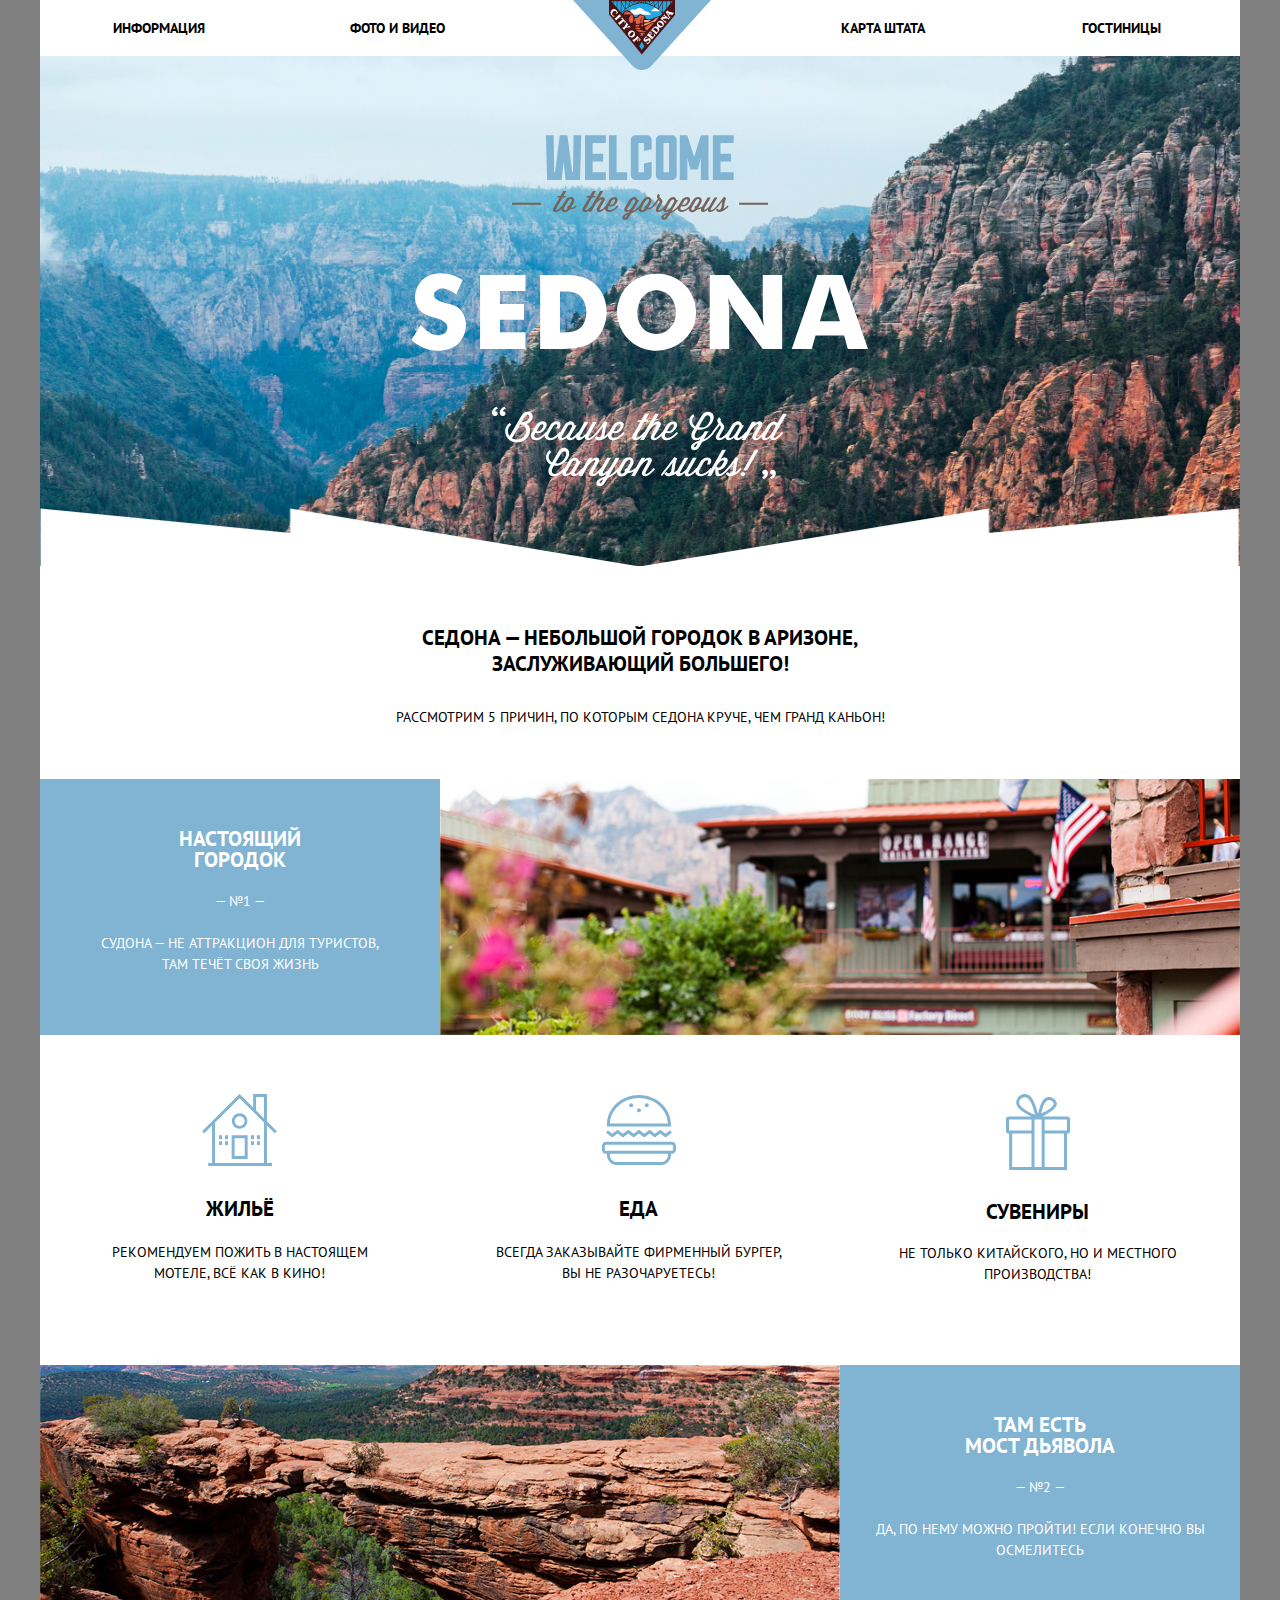
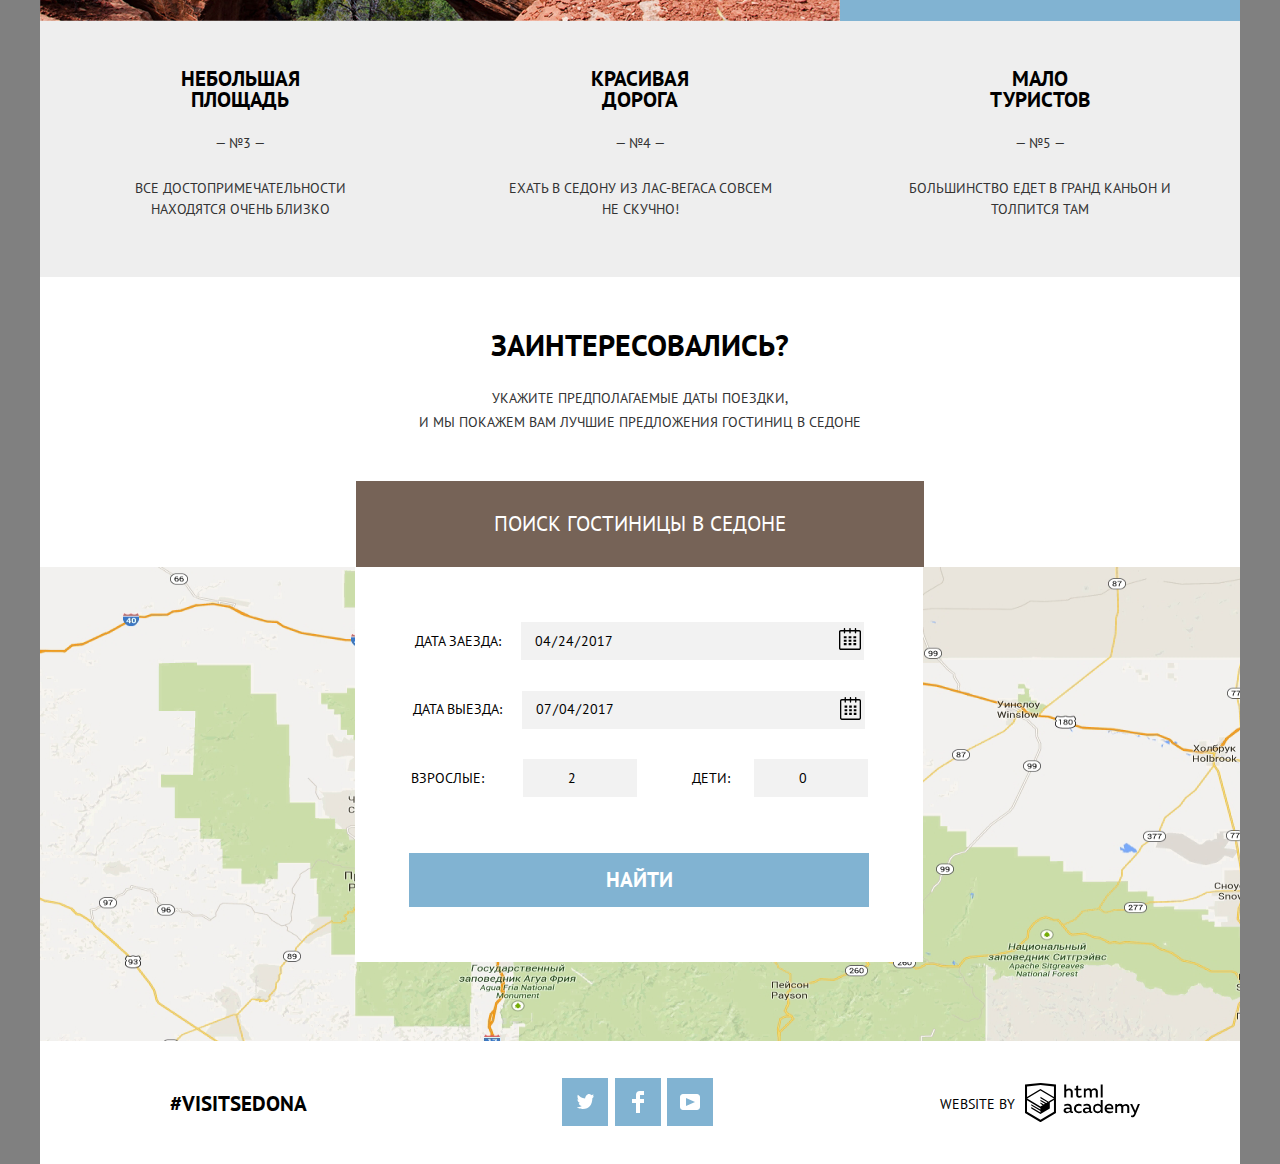
==== index.html @ 1b17c0de "Личный проект: начинаем строить сетку на флексах" ====
<!DOCTYPE html>
<html lang="ru">
  <head>
    <meta charset="utf-8">
    <title>HTML Academy: Седона</title>
    <link href="https://fonts.googleapis.com/css?family=PT+Sans:400,400i,700,700i&display=swap&subset=cyrillic" rel="stylesheet">
    <link href="css/style.css" rel="stylesheet">
    <link href="css/normalize.css" rel="stylesheet">
    <link href="css/outline.css" rel="stylesheet">
  </head>
  <body>
    <div class="content">
    <!--Header-->
         <header class="main-header">
           <div class="logo">
             <img class="main-header-logo" id="logo-sedona" src="img/logo-sedona.svg"
       alt="Логотип Седона">
           </div>
      
           <nav class="main-navigation">
             <div class="container">
                <ul class="site-navigation-left links">
                   <li><a href="">информация</a></li>
                   <li><a href="">фото и видео</a></li>
                </ul>
                <ul class="site-navigation-right links">
                   <li><a href="">карта штата</a></li>
                   <li><a href="hotels.html">гостиницы</a></li>
                </ul>
             </div>
           </nav>
         </header>
     </div>
    <!--intro-->
    <div class="intro">
      
      <h1 class="visually-hidden">welcome</h1>
      <section class="welcome-sedona">
        <div class="welcome-container">
            <div class="welcome-photo">
              <img class="welcome" src="img/intro-welcome.svg" alt="welcome to sedona">
            </div>
            <div class="info-block">
              <p class="info-sedona">Седона <span>&mdash;</span> небольшой городок в аризоне,
           заслуживающий большего!
              </p>
              <p class="info-proposel">Рассмотрим 5 причин, по которым седона круче, чем гранд каньон!
              </p>
            </div>
        </div>
      </section>
    </div>
  
    <main class="content">
      <div class="content-container">
    <h2 class="visually-hidden">Преимущества</h2>
    <section class="advantage">
      <div class="advantage-container">
          <ul class="advantage-block">
      
           <li class="real-city">
              <div class="real-city-text">
               <h3>Настоящий городок</h3>
               <span>&mdash; №1 &mdash;</span>
               <p>судона &mdash; не аттракцион для туристов,
               там течёт своя жизнь
            </p>
          </div>
            <img src="img/street-photo.jpg" alt="Фото горда">
           </li>
      
           <li class="recomendation">
            
             <img src="img/icon-home.svg" alt="Дом">
             <h3>Жильё</h3>
             <p>
              рекомендуем пожить в настоящем
              мотеле, всё как в кино!
             </p>
            
           </li>
           <li class="recomendation">
            
             <img src="img/icon-food.svg" alt="Еда">
             <h3>Еда</h3>
             <p>всегда заказывайте фирменный бургер, вы не разочаруетесь!
             </p>
           
           </li>
           <li class="recomendation">
            
            <img src="img/icon-souvenir.svg" alt="Сувениры">
            <h3>Сувениры</h3>
            <p>не только китайского, но и местного производства!
            </p>
            
           </li>
           <li class="devil-bridge">
             
             	
             		<img src="img/devil-bridge-photo.jpg" alt="мост дьявола">
             	<div class="devil-bridge-text">
                <h3>там есть<br> мост дьявола</h3>
                <span>&mdash; №2 &mdash;</span>
                <p>
                да, по нему можно пройти! если конечно
                вы осмелитесь
                </p>
             	</div>
             
           </li>

           <div class="all-advantage">
            <li class="advantage-text">
             <h3>небольшая площадь</h3>
             <span>&mdash; №3 &mdash;</span>
             <p>все достопримечательности
             находятся очень близко
             </p>
           </li>
           <li class="advantage-text">
              <h3>красивая дорога</h3>
              <span>&mdash; №4 &mdash;</span>
              <p>ехать в седону из лас-вегаса совсем
             не скучно!
              </p>
           </li>
           <li class="advantage-text">
             <h3>мало
             туристов</h3>
             <span>&mdash; №5 &mdash;</span>
             <p>большинство едет в гранд каньон
             и толпится там
             </p>
            </li>
           </div>
          </ul>
        </div>
    </section><!--Преимущества закончились-->
    <section class="search"> <!--поиск гостиницы--><div class="search-intro">
    	<h2 class="visually-hidden">Выбор гостиниц</h2>
    	
    	<h3>Заинтересовались?</h3>
        <p>укажите предполагаемые даты поездки,<br>
         и мы покажем вам лучшие предложения гостиниц в седоне</p>
     
      
        <button class="searc-hotel-button" type="button" name="search">поиск гостиницы в седоне</button>
        </div>
      <!-- Форма поиска гостиницы-->
      <div class="search-form">
        <form class="search-hotel" action="https://echo.htmlacademy.ru" method="post">
        <ul class="form-container">
         <li>
        <label for="date-in">Дата заезда:</label>
        <input type="date" id="date-in" name="date-in" value="2017-04-24" required>
         </li>
        <li>
          <label for="date-out">Дата выезда:</label>
          <input type="date" id="date-out" name="date-out" value="2017-07-04" required>
        </li>
        <li class="age">
         <div class="old">
             <label for="old">Взрослые:</label>
             <input type="number" name="old" id="old" min="1" max="100" value="2" required>
         </div>
         <div class="kids">
            <label for="kids">Дети:</label>
            <input type="number" name="kids" id="kids" min="0" max="100" value="0">
         </div>
        </li>
        </ul>
      <input class="search-request" type="submit" name="search" value="Найти">
      </form>
      </div>
    </section><!--поиск закончен-->

    <!--map-->
       <div class="map">
         <img class="map-sedona" src="img/map.png" alt="карта">
       </div>
     </div>  
    </main>
    <footer> <!--footer start-->
      <div class="footer">
      <div class="hash">
      <p class="visit">#visitsedona</p>
    </div>
    <div class="footer-social">
    <ul>
        <li><a class="social-button" href="http://twitter.com"><span class="visually-hidden">Twitter</span>
           <svg xmlns="http://www.w3.org/2000/svg" xmlns:xlink="http://www.w3.org/1999/xlink" width="17" height="15" viewBox="0 0 17 15"><path fill="#FFF" d="M10.95.144c1.685-.496 2.984.27 3.577 1.179.673-.231 1.331-.481 2.011-.708a2.345 2.345 0 0 1-.857 1.768c.685.17 1.304-.491 1.304-.491-.169 1-1.006 1.788-1.563 2.024-.231 6.75-3.175 11.217-10.077 11.082h-.446c-.41 0-4.164-.46-4.898-1.887 2.271.196 3.893-.422 4.693-1.177-.96-.3-2.679-.477-2.979-2.95.349.106.564.228 1.19.119C1.705 8.247.374 7.53.448 5.33c.285.328 1.067.536 1.34.472C1.085 5.561-.182 2.442.894.85c1.818 1.854 3.735 3.606 7.152 3.773C8.254 2.33 9.183.793 10.95.144z"/></svg>
        </a></li>
        <li><a class="social-button" href="http://facebook.com"><span class="visually-hidden">Facebook</span>
           <svg xmlns="http://www.w3.org/2000/svg" width="12" height="22" viewBox="0 0 12 22"><path  d="M12 4V0H8a4 4 0 0 0-4 4v4H0v4h4v10h4V12h4V8H8V4h4z"/></svg>
        </a></li>
        <li><a class="social-button" href="http://youtube.com"><span class="visually-hidden">Youtube</span>
           <svg xmlns="http://www.w3.org/2000/svg" xmlns:xlink="http://www.w3.org/1999/xlink" width="20" height="16" viewBox="0 0 20 16"><path  d="M17 0H3C1.35 0 0 1.35 0 3v10c0 1.65 1.35 3 3 3h14c1.65 0 3-1.35 3-3V3c0-1.65-1.35-3-3-3zM6.027 11.998V4.002L15.014 8l-8.987 3.998z"/></svg>
        </a></li>
      </ul>
    </div>
      <div class="academy">
            <p>website by</p>
          <a href="https://htmlacademy.ru/intensive/htmlcss"><svg class="logo-htmlacademy" id="Layer_1" data-name="Layer 1" xmlns="http://www.w3.org/2000/svg" viewBox="0 0 108.08 36.85"><title>logo-htmlacademy-small1</title><path d="M44.61,26.88a2,2,0,0,0,.55-0.1v1.33a3.25,3.25,0,0,1-1.18.21,1.67,1.67,0,0,1-1.67-1,4.84,4.84,0,0,1-3.14,1.08c-1.51,0-2.91-.83-2.91-2.55,0-2.13,2-2.79,3.71-2.79a11.08,11.08,0,0,1,2.17.25v-0.3c0-1-.76-1.77-2.19-1.77a7.42,7.42,0,0,0-3,.64v-1.7a10.21,10.21,0,0,1,3.19-.55c2.36,0,3.81,1.12,3.81,3.65v3a0.54,0.54,0,0,0,.49.59h0.17Zm-6.44-1.13A1.35,1.35,0,0,0,39.63,27h0.11a3.39,3.39,0,0,0,2.41-1V24.58a9.72,9.72,0,0,0-1.81-.21c-1,0-2.16.33-2.16,1.38h0Zm12.36-6.11a5,5,0,0,1,2.57.64V22a4.08,4.08,0,0,0-2.3-.7,2.75,2.75,0,1,0,0,5.49,5,5,0,0,0,2.43-.64v1.71a6.27,6.27,0,0,1-2.76.57A4.21,4.21,0,0,1,46,24.51q0-.21,0-0.41a4.32,4.32,0,0,1,4.18-4.46h0.38Zm12.17,7.24a2,2,0,0,0,.55-0.1v1.33a3.25,3.25,0,0,1-1.18.21,1.67,1.67,0,0,1-1.67-1,4.84,4.84,0,0,1-3.14,1.08c-1.51,0-2.91-.83-2.91-2.55,0-2.13,2-2.79,3.71-2.79a11.08,11.08,0,0,1,2.17.25v-0.3c0-1-.76-1.77-2.19-1.77a7.42,7.42,0,0,0-3,.64v-1.7a10.21,10.21,0,0,1,3.19-.55c2.36,0,3.81,1.12,3.81,3.65v3a0.54,0.54,0,0,0,.49.59h0.17Zm-6.44-1.13A1.35,1.35,0,0,0,57.73,27h0.11a3.39,3.39,0,0,0,2.41-1V24.58a9.72,9.72,0,0,0-1.81-.21c-1.06,0-2.16.33-2.16,1.38h0ZM73,16V28.2H71.35V26.88a3.88,3.88,0,0,1-3.19,1.54,4.4,4.4,0,0,1,0-8.78,3.81,3.81,0,0,1,3,1.3V16H73Zm-4.53,5.22a2.76,2.76,0,1,0,0,5.52A2.86,2.86,0,0,0,71.15,25V23A2.91,2.91,0,0,0,68.49,21.27ZM79,19.64c3.31,0,4.46,2.68,3.92,5.09H76.7c0.21,1.5,1.67,2.11,3.19,2.11a6.11,6.11,0,0,0,2.64-.59v1.6a7.14,7.14,0,0,1-3,.57C77,28.42,74.78,27,74.78,24a4.18,4.18,0,0,1,4-4.39H79Zm0.09,1.54a2.28,2.28,0,0,0-2.44,2.1v0.06H81.3A2,2,0,0,0,79.13,21.18Zm5.73,7V19.87h1.65v1a3.81,3.81,0,0,1,2.78-1.27A2.86,2.86,0,0,1,91.89,21a4.12,4.12,0,0,1,2.91-1.33A3.06,3.06,0,0,1,98,23V28.2h-1.9V23.05a1.59,1.59,0,0,0-1.42-1.75H94.42a2.8,2.8,0,0,0-2.07,1.12V28.2h-1.9V23.05A1.59,1.59,0,0,0,89,21.31H88.8a3,3,0,0,0-2.21,1.29v5.63H84.86Zm21.31-8.33h1.9l-3.91,9.46c-0.9,2.17-2.09,2.86-3.35,2.86a4.76,4.76,0,0,1-1.1-.14V30.46a2.86,2.86,0,0,0,.85.12c0.9,0,1.58-.64,2.07-1.9l0.17-.42-4-8.4h2l2.86,6.29ZM38.73,1.46V6.22a3.81,3.81,0,0,1,2.7-1.14,3.25,3.25,0,0,1,3.44,3.4v5.15H43V8.72a1.81,1.81,0,0,0-1.61-2h-0.3a2.93,2.93,0,0,0-2.32,1.39v5.52h-1.9V1.46h1.9ZM49.94,2.31v3h3V6.91h-3v3.81c0,1.1.5,1.46,1.58,1.46a4.49,4.49,0,0,0,1.69-.33v1.6A6.8,6.8,0,0,1,51,13.8a2.55,2.55,0,0,1-2.86-2.74V6.89H46.58V5.26h1.5V2.74Zm5.4,11.31V5.28H57v1A3.81,3.81,0,0,1,59.77,5a2.86,2.86,0,0,1,2.6,1.33A4.12,4.12,0,0,1,65.28,5,3.06,3.06,0,0,1,68.44,8.4v5.21h-1.9V8.46a1.59,1.59,0,0,0-1.42-1.75H64.89a2.8,2.8,0,0,0-2.07,1.12v5.78h-1.9V8.46A1.59,1.59,0,0,0,59.5,6.71H59.27A3,3,0,0,0,57.06,8v5.63H55.34ZM71.17,1.45H73V13.6H71.17V1.45ZM14.71,0H14.55L0,1.54V28.21l14.55,8.66,14.55-8.66V1.54Zm12.5,27.1L14.55,34.64,1.9,27.12V16.18l12.59,7.5V25L5.86,19.9v1.31l8.68,5.21v1.39L5.87,22.65V24l8.68,5.21,8.75-5.24V18.31L27.2,16V27.12Zm0-12.53-3.48,2-1.6,1L14.51,13v1.31L21,18.23H21l-0.14.09-1,.54-5.37-3.2V17l4.24,2.52-1,.67-3.2-1.9v1.31l2.1,1.24L14.5,22.1,2,14.65,14.51,7.11Zm0-1.32L14.49,5.76,1.91,13.25v-10L14.56,1.92,27.21,3.25v10h0Z" transform="translate(0 -0.02)"/></svg></a>
      </div>
    </div>
    </footer> <!--footer end-->
   </div>
  </body>
</html>
---- css/style.css ----
body{
  font-family: "PT Sans", Arial;
  font-size: 14px;
  background-color: gray;
  margin: 0;
  padding: 0;
  border: 0;
  text-transform: uppercase;
  min-width: 1200px;
  min-height: 2762px;
}

.content{
  width: 1200px;
  background-color: #ffffff;
  margin-top: 0;
  margin-left: 40px;
  margin-right: 40px;
}
.visually-hidden{
  display: none;
}
.main-header{
  background-color: #ffffff;
  margin-bottom: 0;
  width: 1200px;
  display: flex;
  flex-direction: column;
  align-items: center;
  min-height: 56px;
}
.main-header-logo{
  width: 140px;
  height: 70px;
}
.logo{
  width: 136px;
  height: 66px;
  position: absolute;
  margin: 0 auto auto auto;

}
.main-navigation{
  width: 1200px;
  min-height: 56px;
  margin-top: 0;
  background-color: #ffffff;
  display: flex;
  flex-direction: column;

 
}
.container{
  display: flex;
  flex-direction: row;
  justify-content: space-between;

}
.site-navigation-right,
.site-navigation-left{
list-style: none;
margin: 0;
padding: 0;
}
.site-navigation-right,
.site-navigation-left{
  display: flex;
  flex-wrap: wrap;
  justify-content: space-around;
  width: 478px;
  min-height: 55px;
  align-items: center;
}
.links a{
  font-family: "PT Sans", Arial;
  font-size: 14px;
  line-height: 26px;
  font-weight: bold;
  color: #000000;
  text-align: center;
  text-decoration: none;
  list-style: none;
}
.links a:hover{
  color: #81b3d2;
}
.links a:active{
  color: rgba(0, 0, 0, 0.3);
}
.links{
  list-style: none;
}

a.active-sity{
  color: #766357;
}
.intro{
  margin-top: 0;
}
.welcome-sedona{
  width: 1200px;
  min-height: 715px;
  margin-top: 0;
  margin-right: 40px;
  margin-left: 40px;
}
.welcome-container{
  min-height: 715px;
  display: flex;
  flex-direction: column;
  justify-content: space-between;
  background-image: url("../img/polygon.svg"), url("../img/background-photo.jpg");
  background-position: center bottom 212px, top center;
  background-size: 1200px 59px, 1200px 716px;
  background-repeat: no-repeat; 
  border: 1px;
  border-color: red;
}
.welcome{
  width: 458px;
  height: 352px;
}
.welcome-photo{ 
  min-height: 510px;
  
  display: flex;
  flex-direction: row;
  justify-content: center;
  align-items: center;
}
.info-block{
  min-height: 213px;
  margin-top: auto;
  margin-bottom: 0;
  background-color: #ffffff;
  
  display: flex;
  flex-direction: column;
  justify-content: space-around;
  align-items: center;
}
p.info-sedona{
  display: block;
  width: 470px;
  font-size: 21px;
  line-height: 26px;
  font-weight: bold;
  height: auto;
  margin-top: 45px;
  margin-bottom: 0;
  text-align: center;
}
p.info-proposel{
  display: block;
  width: auto;
  height: auto;
  font-size: 14px;
  line-height: 26px;
  margin-top: 0;
  margin-right: auto;
  margin-bottom: 35px;
  margin-left: auto;
}
.advantage-block{
  display: flex;
  flex-direction: row;
  flex-wrap: wrap;
  margin: 0;
  padding: 0;
  list-style: none;
}
.real-city,
.devil-bridge{
  background-color: #81b3d2;
  display: flex;
  flex-direction: row;
}
.real-city-text,
.devil-bridge-text{
  width: 400px;
  display: flex;
  flex-direction: column;
  justify-content: space-between;
  align-items: center;
  padding-top: 49px;
  padding-bottom: 60px;
}
.real-city-text h3{
  display: block;
  width: 150px;
  font-size: 21px;
  line-height: 21px;
  font-weight: bold;
  text-align: center;
  color: #ffffff;
  margin: 0;
}
.real-city-text p{
  width: 290px;
  font-size: 14px;
  line-height: 21px;
  text-align: center;
  line-height: 21px;
  color: #ffffff;
  margin: 0;
}
.recomendation{
  width: 399px;
  height: 300px;
  display: flex;
  flex-direction: column;
  justify-content: space-around;
  align-items: center;
  flex-wrap: wrap;
  padding-top: 30px;
  padding-bottom: 0;
}
.recomendation img{
  margin-top: 18px;
  margin-bottom: 0;
}
.recomendation h3{
  font-size: 21px;
  line-height: 21px;
  font-weight: bold;
  text-align: center;
  margin-top: 10px;
  margin-bottom: 0;
}
.recomendation p{
  width: 290px;
  min-height: 40px;
  font-size: 14px;
  line-height: 21px;
  text-align: center;
  margin-top: 0;
  margin-bottom: 70px;
}
.devil-bridge-text h3{
  display: block;
  width: 157px;
  font-size: 21px;
  line-height: 21px;
  font-weight: bold;
  text-align: center;
  color: #ffffff;
  margin: 0;
}
.devil-bridge-text p{
  width: 330px;
  font-size: 14px;
  line-height: 21px;
  text-align: center;
  line-height: 21px;
  color: #ffffff;
  margin: 0;
}
.real-city-text span,
.devil-bridge-text span{
  font-size: 14px;
  line-height: 21px;
  text-align: center;
  line-height: 21px;
  color: #ffffff;
}
.all-advantage{
  display: flex;
  flex-direction: row;
  min-height: 256px;
  background-color: #eeeeee;
}
.advantage-text{
  width: 400px;
  display: flex;
  flex-direction: column;
  justify-content: space-around;
  align-items: center;
  
}
.advantage-text h3{
  display: block;
  width: 157px;
  font-size: 21px;
  line-height: 21px;
  font-weight: bold;
  text-align: center;
  margin-top: 40px;
  margin-bottom: 0;
}
.advantage-text span{
  width: 265px;
  text-align: center;
  line-height: 21px;
  margin-top: 10px;
  color: #333333;
}

.advantage-text p{
  font-size: 14px;
  width: 270px;
  text-align: center;
  line-height: 21px;
  margin-top: 10px;
  margin-bottom: 50px;
  color: #333333;
}

.form-filter{
  background-image: url("../img/filter background.jpg");
}
.filter-range {
  width: 320px;
  margin: 50px auto; 

  color: #ffffff;
  text-transform: uppercase;
}

.filter-range-title {
  margin-bottom: 9px;

  font-weight: 600;
  font-size: 16px;
  line-height: 21px;
}

.price-controls {
  position: relative;
  
  height: 36px;
  margin-bottom: 20px;
  
  font-size: 0;

  border: 2px solid #ffffff;
  border-radius: 2px;
}

.price-controls::after {
  content: "";
  position: absolute;
  top: 50%;
  left: 50%;

  width: 2px;
  height: 22px;

  background: #ffffff;
  transform: translate(-50%, -50%);
}

.price-controls label {
  display: inline-block;

  font-size: 14px;
  line-height: 38px;
  vertical-align: top;

  cursor: pointer;
}

.price-controls .min-price,
.price-controls .max-price {
  width: 90px;
  padding-left: 65px;
}

.price-controls input {
  width: 50px;
  margin: 0;

  color: inherit;
  font: inherit;

  background: none;
  border: none;
}

.range-controls {
  position: relative;

  margin-bottom: 32px;
}

.range-controls .scale {
  height: 2px;

  background: rgba(255, 255, 255, 0.3);
}

.range-controls .bar {
  width: 80%;
  height: 2px;

  background: #ffffff;
}

.range-toggle {
  position: absolute;
  top: -9px;
  
  width: 4px;
  height: 4px;

  background: #ababab;
  border: 8px solid #ffffff;
  border-radius: 50%;
  box-shadow: 0 2px 1px 0 rgba(0, 1, 1, 0.2);
  cursor: pointer;
}

.range-toggle:hover {
  width: 6px;
  height: 6px;
}

.range-toggle-min {
  left: 0;
}

.range-toggle-max {
  left: 80%;
}

.btn-transparent {
  display: block;
  margin: 0 auto;
  padding: 6px 35px;

  font-size: 14px;
  line-height: 20px;
  color: #ffffff;
  text-transform: uppercase;

  background: transparent;
  border: 2px solid #ffffff;
  border-radius: 2px;
  cursor: pointer;
}

.btn-transparent:hover {
  color: #000000;

  background: #ffffff;
}
.hotel-name{
  font-size: 21px;
  line-height: 26px;
  font-weight: bold;
  color: #000000;
  text-decoration: none;
}
.hotel-name:hover{
  color: #81b3d2;
}
.hotel-name:active{
  color: rgba(0, 0, 0, 0.3);
}
.hotels p{
  color: #333333;
  line-height: 21px;
  text-align: left;
}
.more{
  font-family: "PT Sans", Arial;
  font-size: 14px;
  line-height: 26px;
  font-weight: bold;
  color: #ffffff;
  text-transform: uppercase;
  background-color: #81b3d2;
}
.more:hover{
  background-color: #669EC0;
}
.more:active{
  color: rgba(255, 255, 255, 0.3); 
  background-color: rgba(84, 150, 189, 100);
}
.book{
  background-color: #766357;
  line-height: 21px;
}
.book:hover{
  background-color: #604E43;
}
.book:active{
  color: rgba(255, 255, 255, 0.3); 
  background-color: rgba(80, 62, 51, 100);
}
.rating{
  font-size: 14px;
  line-height: 21px;
  color: #666666;
  background-color: #f2f2f2;
}
.search-intro{
  display: flex;
  flex-direction: column;
  justify-content: space-between;
  align-items: center;
  text-align: center;
  min-height: 290px;
}
.search-intro h3{
  font-size: 30px;
  line-height: 36px;
  margin-top: 50px;
  margin-bottom: 0;
}
.search-intro p{
  font-size: 14px;
  line-height: 24px;
  color: #333333;
  margin-top: 0;
  margin-bottom: 25px;
}
.search-intro button{
  width: 568px;
  height: 86px;
  font-size: 21px;
  line-height: 26px;
  color: #ffffff;
  background-color: #766357;
  text-transform: uppercase;
  text-align: center;
  padding-top: 0;
  padding-right: auto;
  padding-bottom: 0;
  padding-left: auto;
  border: 0;
}
.search-intro button:hover{
  background-color: #604e43;
}
.search-intro button:active{
  color: rgba(255, 255, 255, 0.3);
  background-color: #503e33;
}
.search-form{
  position: absolute;
  top: 2167px;
  left: 355px;
  display: flex;
  flex-direction: column;
  
  align-items: center;
  flex-wrap: wrap; 
}
.search-hotel {
  width: 568px;
  height: 395px;
  margin: 0 auto;
  padding: 0;
  background-color: #ffffff;
  display: flex;
  flex-direction: column;
  justify-content: space-around;
   align-items: center;
}
ul.form-container{
  width: 460px;
  min-height: 175px;
  list-style: none;
  display: flex;
  flex-direction: column;
  justify-content: space-between;
  align-items: center;
  padding: 0;
  margin-top: 55px;
  margin-bottom: 0;
}
.form-container li{
  display: flex;
  flex-direction: row;
  justify-content: space-between;
  align-items: center;
}
.search-hotel label{
  font-size: 14px;
  font-weight: normal;
  text-transform: uppercase;
  margin-left: 0;
  margin-right: 20px;
}
.form-container input{
  width: 330px;
  min-height: 38px;
  
  font-size: 14px;
  font-weight: normal;
  text-transform: uppercase;
  background-color: #f2f2f2;
  padding-left: 13px;
  margin: 0;
  border: 0;
}
input[type="date"]::-webkit-calendar-picker-indicator{
    color: rgba(0, 0, 0, 0);
    opacity: 1;
    display: block;
    background: url("../img/calendar.svg") no-repeat;
    width: 21px;
    height: 22px;
}

input[type="date"]::-webkit-inner-spin-button { 
  display: none; 
}

.age {
  display: flex;
  flex-direction: row; 
}
.age input{
  margin: 0;
  padding: 0;
  border: 0;
  text-align: center;
}

.old label{
  margin-right: 35px;
  margin-left: 0;
}
.kids label{

  margin-left: 20px;
  margin-right: auto;
}

.old input[type="number"]{
  width: 114px;
  margin-right: 35px;
  margin-left: auto;

}
.kids input[type="number"]{
  width: 114px;
  margin-left: 20px;
}
.old input[type="number"]::before{
    
}

input[type="date"]:hover{
  background-color: #ebebeb;
}

input[type="date"]:focus {
     background-color: #ffffff; /* Цвет фона */
     border: 2px solid #e5e5e5; /* Параметры рамки */
}
input[type="number"]{
  width: 117px;
  height: 38px;

}  
input[type="number"]:hover{
  background-color: #ebebeb;
}
input[type="number"]:focus {
     background-color: #ffffff; /* Цвет фона */
     border: 1px solid #e5e5e5; /* Параметры рамки */
}

input.search-request{
  text-align: center;
  width: 460px;
  height: 60px;
  background-color: #81b3d2;
  color: #ffffff;
  font-size: 21px;
  line-height: 26px;
  font-weight: bold;
  text-transform: uppercase;
  border: 0;
  margin-bottom: 55px;
  margin-top: 56px;
  
  
  padding: 0;
}
input.search-request:hover{
  background-color: #669ec0;
}
input.search-request:active{
  background-color: #5496bd;
  color: rgba(255, 255, 255, 0.3);
}

.result{
  font-size: 21px;
  line-height: 26px;
  font-weight: bold;
  text-align: left; 
}
.sort-request p{
  font-size: 12px;
  line-height: 18px;
  text-align: left; 
}
.sort-type li{
  list-style: none;
}
.sort-type a{
  font-size: 12px;
  line-height: 18px;
  text-align: left;
  color: #bcbcbc;
  text-decoration-style: dotted; 
}
.sort-type a:hover{
  color: #81b3d2;
}
.sort-type a:active{
  color: #000000;
  text-decoration: none;
}
a.active-sort{
  color: #81b3d2;
  text-decoration: none;
}
.poligon svg{
  width: 10px;
  height: 10px;
  fill: #cacaca;
}
.poligon-up polygon:hover,
.poligon-down polygon:hover
{
  fill: #000000;
}
.poligon-up polygon:active,
.poligon-down polygon:active
{
  fill: #81b3d2;
}
svg.active {
  fill:#81b3d2
}
.map img{
  width: 1200px;
  height: 474px;
}
.footer{
  width: 1200px;
  height: 120px;
  background-color: #ffffff;
  display: flex;
  flex-direction: row;
  justify-content: space-between;
  align-items: center;
  margin-top: 0;
  
  margin-left: 40px;

}
.hash{
  margin-left: 130px;
  margin-right: auto;
}
.hash p{
  font-size: 21px;
  line-height: 26px;
  font-weight: bold;
  text-align: center;
  
}
.footer-social{
  margin-left: 131px;
  margin-top: 6px;
  margin-right: auto;
}
.footer-social ul{
  display: flex;
  flex-wrap: wrap;
  justify-content: space-between;
  width: 151px;
  list-style: none;
  padding-left: 11px;
  margin-bottom: 25px;
}
.social-button{
  display: flex;
  align-items: center;
  justify-content: center;
  width: 46px;
  height: 48px;
  background-color: #81b3d2;
}
.social-button svg{
  fill: #ffffff;
}
.social-button svg:active{
  fill: rgba(255, 255, 255, 0.3);
}
.social-button:hover{
  background-color: #669EC0;
}
.social-button:active{
  background-color: #5496BD; 
}
.academy{
  display: flex;
  flex-direction: row;
  justify-content: space-between;
  align-items: center;
  
  
}
.academy{
  margin-left: auto;
  margin-right: 100px;
}
.academy p{
  font-size: 14px;
  line-height: 26px;
}
.logo-htmlacademy{
  width: 115px;
  height: 41;
  margin-left: 10px;
}
svg.logo-htmlacademy:hover {
   fill: #81B3D2;
}
svg.logo-htmlacademy:active {
   fill: #BDBBBC;
}

/*
 ----- Сеточные стили ----- 
body{
  width: 1200px;
  background-image: url("../img/sedona-hotels.jpg");
  opacity: 0.3;
}
*/
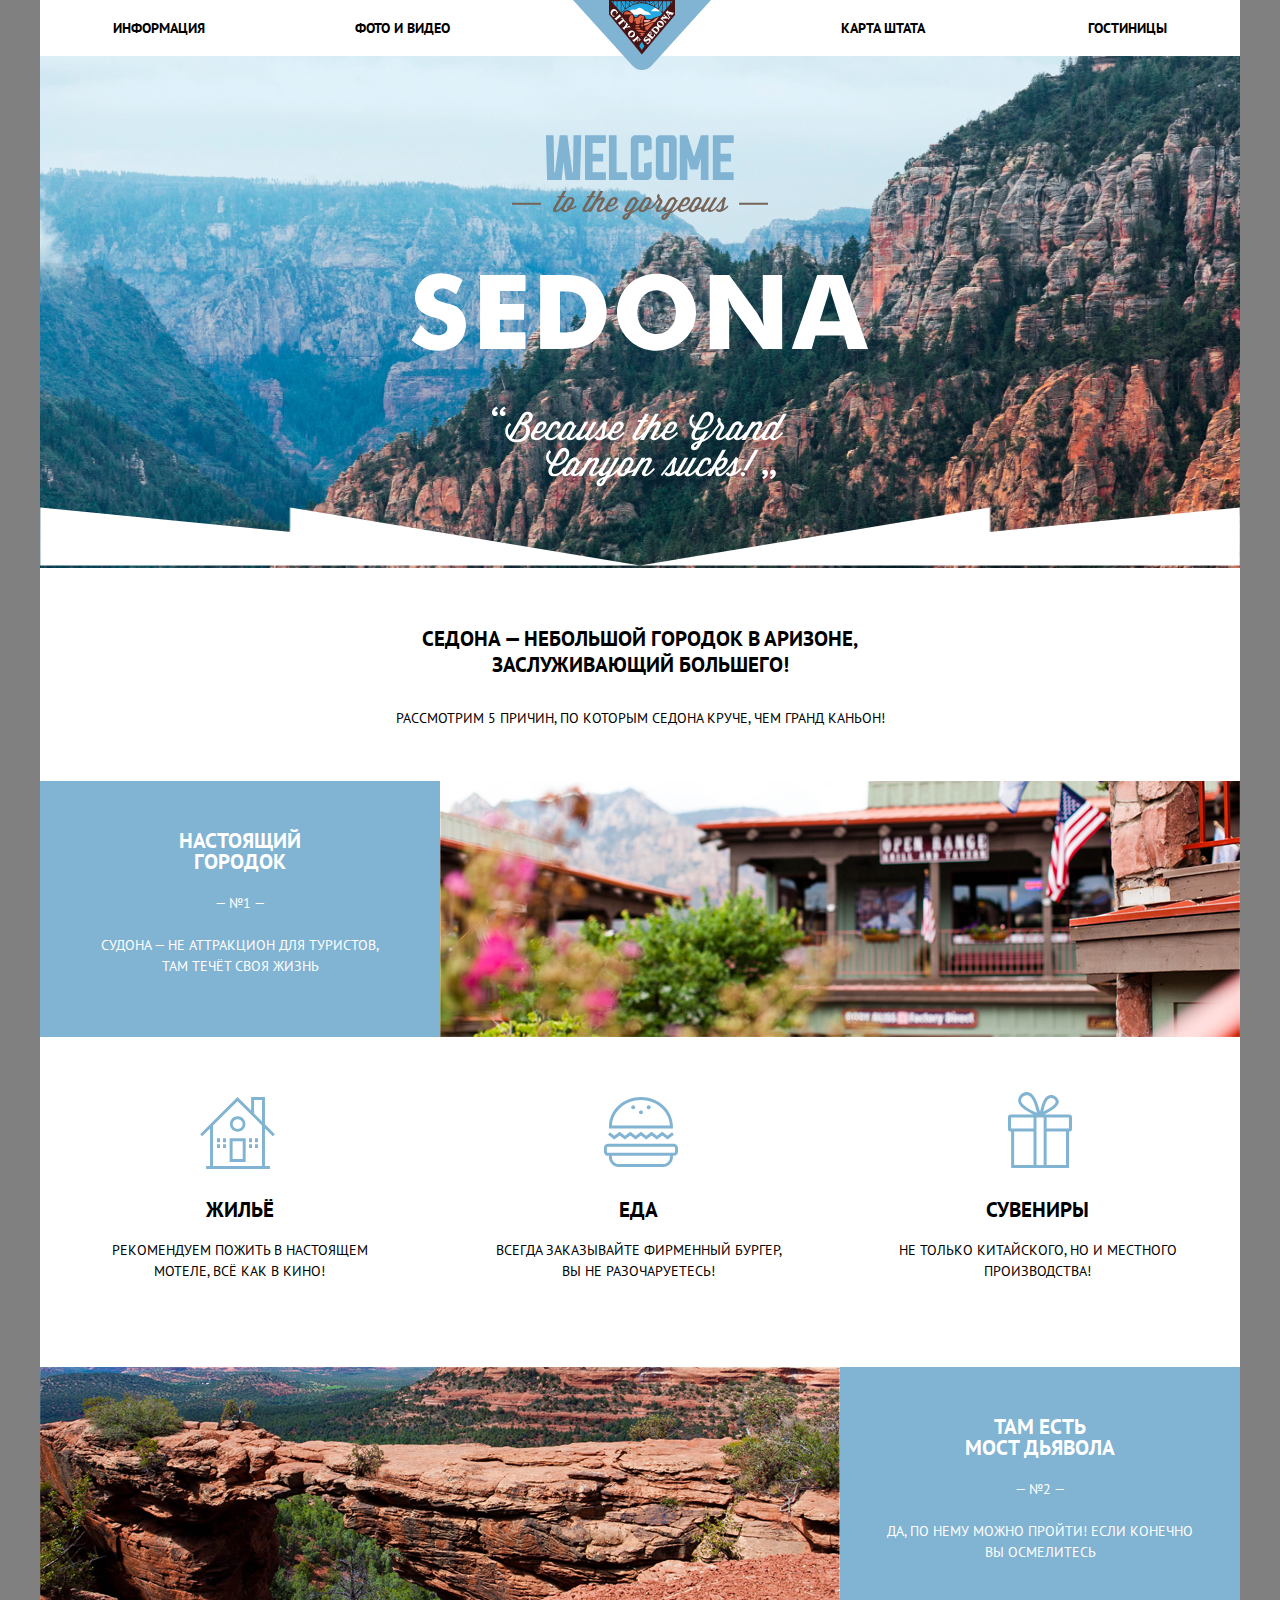
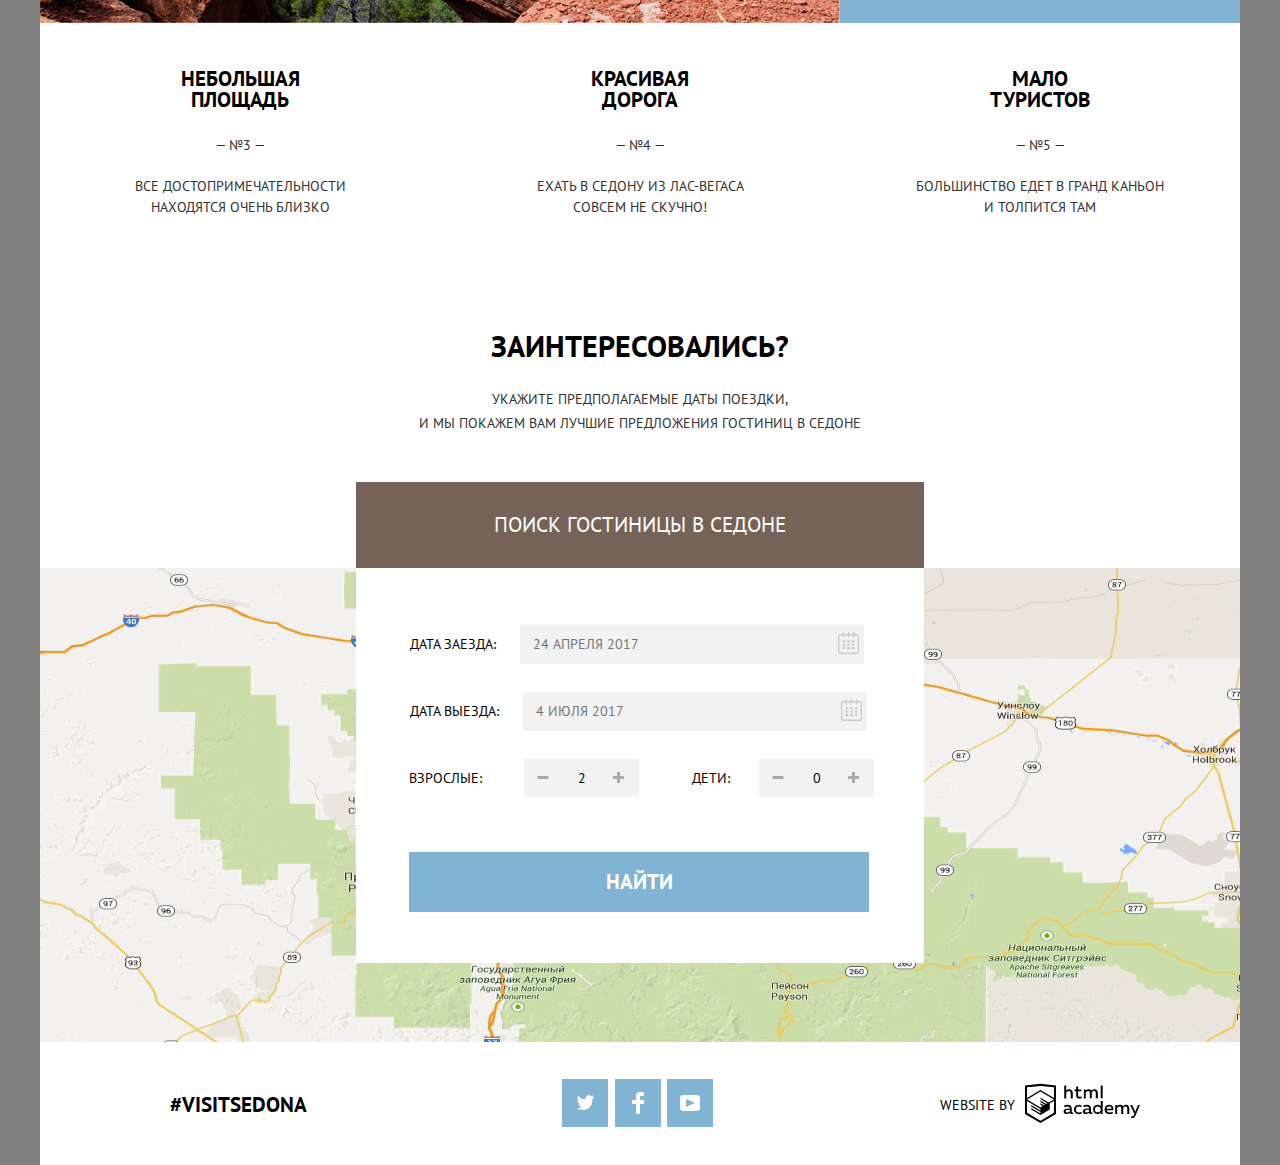
==== commit 0f29f97c: "Личный проект: начинаем строить сетку на флексах" ====
--- a/index.html
+++ b/index.html
@@ -18,16 +18,14 @@
            </div>
       
            <nav class="main-navigation">
-             <div class="container">
-                <ul class="site-navigation-left links">
+             
+                <ul class="site-navigation links">
                    <li><a href="">информация</a></li>
                    <li><a href="">фото и видео</a></li>
-                </ul>
-                <ul class="site-navigation-right links">
                    <li><a href="">карта штата</a></li>
                    <li><a href="hotels.html">гостиницы</a></li>
                 </ul>
-             </div>
+             
            </nav>
          </header>
      </div>
@@ -41,10 +39,10 @@
               <img class="welcome" src="img/intro-welcome.svg" alt="welcome to sedona">
             </div>
             <div class="info-block">
-              <p class="info-sedona">Седона <span>&mdash;</span> небольшой городок в аризоне,
+              <h2>Седона <span>&mdash;</span> небольшой городок в аризоне,
            заслуживающий большего!
-              </p>
-              <p class="info-proposel">Рассмотрим 5 причин, по которым седона круче, чем гранд каньон!
+              </h2>
+              <p>Рассмотрим 5 причин, по которым седона круче, чем гранд каньон!
               </p>
             </div>
         </div>
@@ -64,14 +62,14 @@
                <span>&mdash; №1 &mdash;</span>
                <p>судона &mdash; не аттракцион для туристов,
                там течёт своя жизнь
-            </p>
-          </div>
-            <img src="img/street-photo.jpg" alt="Фото горда">
+               </p>
+             </div>
+             <img src="img/street-photo.jpg" alt="Фото горда">
            </li>
       
            <li class="recomendation">
             
-             <img src="img/icon-home.svg" alt="Дом">
+             <!--<img src="img/icon-home.svg" alt="Дом">-->
              <h3>Жильё</h3>
              <p>
               рекомендуем пожить в настоящем
@@ -81,7 +79,7 @@
            </li>
            <li class="recomendation">
             
-             <img src="img/icon-food.svg" alt="Еда">
+             <!--<img src="img/icon-food.svg" alt="Еда">-->
              <h3>Еда</h3>
              <p>всегда заказывайте фирменный бургер, вы не разочаруетесь!
              </p>
@@ -89,7 +87,7 @@
            </li>
            <li class="recomendation">
             
-            <img src="img/icon-souvenir.svg" alt="Сувениры">
+           <!-- <img src="img/icon-souvenir.svg" alt="Сувениры">-->
             <h3>Сувениры</h3>
             <p>не только китайского, но и местного производства!
             </p>
@@ -110,7 +108,7 @@
              
            </li>
 
-           <div class="all-advantage">
+           
             <li class="advantage-text">
              <h3>небольшая площадь</h3>
              <span>&mdash; №3 &mdash;</span>
@@ -133,48 +131,61 @@
              и толпится там
              </p>
             </li>
-           </div>
           </ul>
         </div>
     </section><!--Преимущества закончились-->
-    <section class="search"> <!--поиск гостиницы--><div class="search-intro">
-    	<h2 class="visually-hidden">Выбор гостиниц</h2>
-    	
-    	<h3>Заинтересовались?</h3>
-        <p>укажите предполагаемые даты поездки,<br>
-         и мы покажем вам лучшие предложения гостиниц в седоне</p>
+    <section class="search-intro"> <!--поиск гостиницы-->
+    	    <h2 class="visually-hidden">Выбор гостиниц</h2>
+    	    <h3>Заинтересовались?</h3>
+            <p>укажите предполагаемые даты поездки,<br>
+            и мы покажем вам лучшие предложения гостиниц в седоне</p>
      
       
-        <button class="searc-hotel-button" type="button" name="search">поиск гостиницы в седоне</button>
-        </div>
-      <!-- Форма поиска гостиницы-->
+            <button class="searc-hotel-button" type="button" name="search">поиск гостиницы в седоне</button>
+    </section><!--поиск закончен-->
+<!-- Форма поиска гостиницы-->
       <div class="search-form">
         <form class="search-hotel" action="https://echo.htmlacademy.ru" method="post">
-        <ul class="form-container">
-         <li>
-        <label for="date-in">Дата заезда:</label>
-        <input type="date" id="date-in" name="date-in" value="2017-04-24" required>
-         </li>
-        <li>
-          <label for="date-out">Дата выезда:</label>
-          <input type="date" id="date-out" name="date-out" value="2017-07-04" required>
-        </li>
-        <li class="age">
-         <div class="old">
+        
+         <p class="date-in">
+           <label for="date-in">Дата заезда:</label>
+           <input type="text" id="date-in" name="date-in" value="" placeholder="24 Апреля 2017" required>
+           <span><svg xmlns="http://www.w3.org/2000/svg" width="21" height="22" viewBox="0 0 21 22"><path d="M19.251 2.025h-2.845V.648c0-.381-.294-.689-.656-.689-.363 0-.656.308-.656.689v1.377h-3.938V.648c0-.381-.294-.689-.655-.689-.363 0-.657.308-.657.689v1.377H5.906V.648c0-.381-.294-.689-.656-.689-.363 0-.657.308-.657.689v1.377H1.75C.784 2.025 0 2.847 0 3.862v16.302C0 21.179.784 22 1.75 22h17.501c.966 0 1.749-.821 1.749-1.836V3.862c0-1.015-.783-1.837-1.749-1.837zm.437 18.139a.448.448 0 0 1-.437.459H1.75a.45.45 0 0 1-.438-.459V3.862a.45.45 0 0 1 .438-.459h2.844v1.378c0 .381.294.689.657.689.362 0 .656-.308.656-.689V3.403h3.938v1.378c0 .381.294.689.657.689.361 0 .655-.308.655-.689V3.403h3.938v1.378c0 .381.293.689.656.689.362 0 .656-.308.656-.689V3.403h2.845c.241 0 .437.206.437.459v16.302z"/><path d="M4.594 8.225h2.625v2.066H4.594zM4.594 11.668h2.625v2.067H4.594zM4.594 15.112h2.625v2.066H4.594zM9.188 15.112h2.625v2.066H9.188zM9.188 11.668h2.625v2.067H9.188zM9.188 8.225h2.625v2.066H9.188zM13.781 15.112h2.625v2.066h-2.625zM13.781 11.668h2.625v2.067h-2.625zM13.781 8.225h2.625v2.066h-2.625z"/></svg></span>
+         </p>
+        <p class="date-out">
+            <label for="date-out">Дата выезда:</label>
+            <input class="icon-calendar" type="text" id="date-out" name="date-out" value="" placeholder="4 июля 2017" required>
+            <span><svg xmlns="http://www.w3.org/2000/svg" width="21" height="22" viewBox="0 0 21 22"><path d="M19.251 2.025h-2.845V.648c0-.381-.294-.689-.656-.689-.363 0-.656.308-.656.689v1.377h-3.938V.648c0-.381-.294-.689-.655-.689-.363 0-.657.308-.657.689v1.377H5.906V.648c0-.381-.294-.689-.656-.689-.363 0-.657.308-.657.689v1.377H1.75C.784 2.025 0 2.847 0 3.862v16.302C0 21.179.784 22 1.75 22h17.501c.966 0 1.749-.821 1.749-1.836V3.862c0-1.015-.783-1.837-1.749-1.837zm.437 18.139a.448.448 0 0 1-.437.459H1.75a.45.45 0 0 1-.438-.459V3.862a.45.45 0 0 1 .438-.459h2.844v1.378c0 .381.294.689.657.689.362 0 .656-.308.656-.689V3.403h3.938v1.378c0 .381.294.689.657.689.361 0 .655-.308.655-.689V3.403h3.938v1.378c0 .381.293.689.656.689.362 0 .656-.308.656-.689V3.403h2.845c.241 0 .437.206.437.459v16.302z"/><path d="M4.594 8.225h2.625v2.066H4.594zM4.594 11.668h2.625v2.067H4.594zM4.594 15.112h2.625v2.066H4.594zM9.188 15.112h2.625v2.066H9.188zM9.188 11.668h2.625v2.067H9.188zM9.188 8.225h2.625v2.066H9.188zM13.781 15.112h2.625v2.066h-2.625zM13.781 11.668h2.625v2.067h-2.625zM13.781 8.225h2.625v2.066h-2.625z"/></svg></span>
+        </p>
+         <p class="old">
              <label for="old">Взрослые:</label>
-             <input type="number" name="old" id="old" min="1" max="100" value="2" required>
-         </div>
-         <div class="kids">
+             <span class="minus"><svg xmlns="http://www.w3.org/2000/svg" xmlns:xlink="http://www.w3.org/1999/xlink" width="12" height="3" viewBox="0 0 12 3">
+             <image id="_" data-name="" width="12" height="3" xlink:href="[data-uri]"/>
+             </svg>
+             </span>
+             <input type="text" name="old" id="old" value="2" required>
+             <span class="plus"><svg xmlns="http://www.w3.org/2000/svg" xmlns:xlink="http://www.w3.org/1999/xlink" width="11" height="11" viewBox="0 0 11 11">
+  <image id="_" data-name="" width="11" height="11" xlink:href="[data-uri]"/>
+</svg></span>
+         </p>
+         
+         <p class="kids">
             <label for="kids">Дети:</label>
-            <input type="number" name="kids" id="kids" min="0" max="100" value="0">
-         </div>
-        </li>
-        </ul>
+            <span class="minus"><svg xmlns="http://www.w3.org/2000/svg" xmlns:xlink="http://www.w3.org/1999/xlink" width="12" height="3" viewBox="0 0 12 3">
+             <image id="_" data-name="" width="12" height="3" xlink:href="[data-uri]"/>
+             </svg>
+             </span>
+            <input type="text" name="kids" id="kids" value="0">
+            <span class="plus"><svg xmlns="http://www.w3.org/2000/svg" xmlns:xlink="http://www.w3.org/1999/xlink" width="11" height="11" viewBox="0 0 11 11">
+  <image id="_" data-name="" width="11" height="11" xlink:href="[data-uri]"/>
+</svg></span>
+        
+         </p>
+        
       <input class="search-request" type="submit" name="search" value="Найти">
+     
       </form>
       </div>
-    </section><!--поиск закончен-->
-
     <!--map-->
        <div class="map">
          <img class="map-sedona" src="img/map.png" alt="карта">
@@ -203,8 +214,7 @@
             <p>website by</p>
           <a href="https://htmlacademy.ru/intensive/htmlcss"><svg class="logo-htmlacademy" id="Layer_1" data-name="Layer 1" xmlns="http://www.w3.org/2000/svg" viewBox="0 0 108.08 36.85"><title>logo-htmlacademy-small1</title><path d="M44.61,26.88a2,2,0,0,0,.55-0.1v1.33a3.25,3.25,0,0,1-1.18.21,1.67,1.67,0,0,1-1.67-1,4.84,4.84,0,0,1-3.14,1.08c-1.51,0-2.91-.83-2.91-2.55,0-2.13,2-2.79,3.71-2.79a11.08,11.08,0,0,1,2.17.25v-0.3c0-1-.76-1.77-2.19-1.77a7.42,7.42,0,0,0-3,.64v-1.7a10.21,10.21,0,0,1,3.19-.55c2.36,0,3.81,1.12,3.81,3.65v3a0.54,0.54,0,0,0,.49.59h0.17Zm-6.44-1.13A1.35,1.35,0,0,0,39.63,27h0.11a3.39,3.39,0,0,0,2.41-1V24.58a9.72,9.72,0,0,0-1.81-.21c-1,0-2.16.33-2.16,1.38h0Zm12.36-6.11a5,5,0,0,1,2.57.64V22a4.08,4.08,0,0,0-2.3-.7,2.75,2.75,0,1,0,0,5.49,5,5,0,0,0,2.43-.64v1.71a6.27,6.27,0,0,1-2.76.57A4.21,4.21,0,0,1,46,24.51q0-.21,0-0.41a4.32,4.32,0,0,1,4.18-4.46h0.38Zm12.17,7.24a2,2,0,0,0,.55-0.1v1.33a3.25,3.25,0,0,1-1.18.21,1.67,1.67,0,0,1-1.67-1,4.84,4.84,0,0,1-3.14,1.08c-1.51,0-2.91-.83-2.91-2.55,0-2.13,2-2.79,3.71-2.79a11.08,11.08,0,0,1,2.17.25v-0.3c0-1-.76-1.77-2.19-1.77a7.42,7.42,0,0,0-3,.64v-1.7a10.21,10.21,0,0,1,3.19-.55c2.36,0,3.81,1.12,3.81,3.65v3a0.54,0.54,0,0,0,.49.59h0.17Zm-6.44-1.13A1.35,1.35,0,0,0,57.73,27h0.11a3.39,3.39,0,0,0,2.41-1V24.58a9.72,9.72,0,0,0-1.81-.21c-1.06,0-2.16.33-2.16,1.38h0ZM73,16V28.2H71.35V26.88a3.88,3.88,0,0,1-3.19,1.54,4.4,4.4,0,0,1,0-8.78,3.81,3.81,0,0,1,3,1.3V16H73Zm-4.53,5.22a2.76,2.76,0,1,0,0,5.52A2.86,2.86,0,0,0,71.15,25V23A2.91,2.91,0,0,0,68.49,21.27ZM79,19.64c3.31,0,4.46,2.68,3.92,5.09H76.7c0.21,1.5,1.67,2.11,3.19,2.11a6.11,6.11,0,0,0,2.64-.59v1.6a7.14,7.14,0,0,1-3,.57C77,28.42,74.78,27,74.78,24a4.18,4.18,0,0,1,4-4.39H79Zm0.09,1.54a2.28,2.28,0,0,0-2.44,2.1v0.06H81.3A2,2,0,0,0,79.13,21.18Zm5.73,7V19.87h1.65v1a3.81,3.81,0,0,1,2.78-1.27A2.86,2.86,0,0,1,91.89,21a4.12,4.12,0,0,1,2.91-1.33A3.06,3.06,0,0,1,98,23V28.2h-1.9V23.05a1.59,1.59,0,0,0-1.42-1.75H94.42a2.8,2.8,0,0,0-2.07,1.12V28.2h-1.9V23.05A1.59,1.59,0,0,0,89,21.31H88.8a3,3,0,0,0-2.21,1.29v5.63H84.86Zm21.31-8.33h1.9l-3.91,9.46c-0.9,2.17-2.09,2.86-3.35,2.86a4.76,4.76,0,0,1-1.1-.14V30.46a2.86,2.86,0,0,0,.85.12c0.9,0,1.58-.64,2.07-1.9l0.17-.42-4-8.4h2l2.86,6.29ZM38.73,1.46V6.22a3.81,3.81,0,0,1,2.7-1.14,3.25,3.25,0,0,1,3.44,3.4v5.15H43V8.72a1.81,1.81,0,0,0-1.61-2h-0.3a2.93,2.93,0,0,0-2.32,1.39v5.52h-1.9V1.46h1.9ZM49.94,2.31v3h3V6.91h-3v3.81c0,1.1.5,1.46,1.58,1.46a4.49,4.49,0,0,0,1.69-.33v1.6A6.8,6.8,0,0,1,51,13.8a2.55,2.55,0,0,1-2.86-2.74V6.89H46.58V5.26h1.5V2.74Zm5.4,11.31V5.28H57v1A3.81,3.81,0,0,1,59.77,5a2.86,2.86,0,0,1,2.6,1.33A4.12,4.12,0,0,1,65.28,5,3.06,3.06,0,0,1,68.44,8.4v5.21h-1.9V8.46a1.59,1.59,0,0,0-1.42-1.75H64.89a2.8,2.8,0,0,0-2.07,1.12v5.78h-1.9V8.46A1.59,1.59,0,0,0,59.5,6.71H59.27A3,3,0,0,0,57.06,8v5.63H55.34ZM71.17,1.45H73V13.6H71.17V1.45ZM14.71,0H14.55L0,1.54V28.21l14.55,8.66,14.55-8.66V1.54Zm12.5,27.1L14.55,34.64,1.9,27.12V16.18l12.59,7.5V25L5.86,19.9v1.31l8.68,5.21v1.39L5.87,22.65V24l8.68,5.21,8.75-5.24V18.31L27.2,16V27.12Zm0-12.53-3.48,2-1.6,1L14.51,13v1.31L21,18.23H21l-0.14.09-1,.54-5.37-3.2V17l4.24,2.52-1,.67-3.2-1.9v1.31l2.1,1.24L14.5,22.1,2,14.65,14.51,7.11Zm0-1.32L14.49,5.76,1.91,13.25v-10L14.56,1.92,27.21,3.25v10h0Z" transform="translate(0 -0.02)"/></svg></a>
       </div>
-    </div>
+     </div>
     </footer> <!--footer end-->
-   </div>
   </body>
 </html>
--- a/css/style.css
+++ b/css/style.css
@@ -14,8 +14,8 @@
   width: 1200px;
   background-color: #ffffff;
   margin-top: 0;
-  margin-left: 40px;
-  margin-right: 40px;
+  margin-left: auto;
+  margin-right: auto;
 }
 .visually-hidden{
   display: none;
@@ -47,28 +47,44 @@
   background-color: #ffffff;
   display: flex;
   flex-direction: column;
-
- 
-}
-.container{
+  justify-content: space-around;
+  
+}
+
+ul.site-navigation{
   display: flex;
   flex-direction: row;
   justify-content: space-between;
-
-}
-.site-navigation-right,
-.site-navigation-left{
+  align-items: center;
+}
+.site-navigation{
 list-style: none;
-margin: 0;
+margin-left: 73px;
+margin-right: 73px;
 padding: 0;
 }
-.site-navigation-right,
-.site-navigation-left{
-  display: flex;
+.site-navigation li:nth-child(1),
+.site-navigation li:nth-child(2){
+  display: flex;
+  flex-direction: row;
   flex-wrap: wrap;
-  justify-content: space-around;
-  width: 478px;
-  min-height: 55px;
+  justify-content: flex-start;
+  width: 128px;
+  align-items: center;
+}
+.site-navigation li:nth-child(2){
+  margin-right: 105px;
+}
+.site-navigation li:nth-child(3){
+  margin-left: 95px;
+}
+.site-navigation li:nth-child(3),
+.site-navigation li:nth-child(4){
+  display: flex;
+  flex-direction: row;
+  flex-wrap: wrap;
+  justify-content: flex-end;
+  width: 128px;
   align-items: center;
 }
 .links a{
@@ -101,28 +117,32 @@
   width: 1200px;
   min-height: 715px;
   margin-top: 0;
-  margin-right: 40px;
-  margin-left: 40px;
+  margin-right: auto;
+  margin-left: auto;
 }
 .welcome-container{
-  min-height: 715px;
+  min-height: 725px;
   display: flex;
   flex-direction: column;
   justify-content: space-between;
-  background-image: url("../img/polygon.svg"), url("../img/background-photo.jpg");
-  background-position: center bottom 212px, top center;
-  background-size: 1200px 59px, 1200px 716px;
+  background-image: url("../img/background-photo.jpg");
+  background-position: top center;
+  background-size: 1200px 725px;
   background-repeat: no-repeat; 
-  border: 1px;
-  border-color: red;
+ 
 }
 .welcome{
   width: 458px;
   height: 352px;
 }
+
 .welcome-photo{ 
   min-height: 510px;
-  
+  background-image: url("../img/polygon.svg");
+  background-position: center bottom;
+  background-size: 1201px 59px;
+  background-position: bottom;
+  background-repeat: no-repeat;
   display: flex;
   flex-direction: row;
   justify-content: center;
@@ -133,13 +153,12 @@
   margin-top: auto;
   margin-bottom: 0;
   background-color: #ffffff;
-  
   display: flex;
   flex-direction: column;
   justify-content: space-around;
   align-items: center;
 }
-p.info-sedona{
+.info-block h2{
   display: block;
   width: 470px;
   font-size: 21px;
@@ -150,7 +169,7 @@
   margin-bottom: 0;
   text-align: center;
 }
-p.info-proposel{
+.info-block p{
   display: block;
   width: auto;
   height: auto;
@@ -158,7 +177,7 @@
   line-height: 26px;
   margin-top: 0;
   margin-right: auto;
-  margin-bottom: 35px;
+  margin-bottom: 37px;
   margin-left: auto;
 }
 .advantage-block{
@@ -209,12 +228,30 @@
   height: 300px;
   display: flex;
   flex-direction: column;
-  justify-content: space-around;
+  justify-content: flex-end;
   align-items: center;
   flex-wrap: wrap;
   padding-top: 30px;
   padding-bottom: 0;
 }
+.advantage-block li:nth-child(2){
+  background-image: url("../img/icon-home.svg");
+  background-repeat: no-repeat;
+  background-position: 160px 60px;
+
+}
+.advantage-block li:nth-child(3){
+  background-image: url("../img/icon-food.svg");
+  background-repeat: no-repeat;
+  background-position: 165px 60px;
+}
+
+.advantage-block li:nth-child(4){
+  background-image: url("../img/icon-souvenir.svg");
+  background-repeat: no-repeat;
+  background-position: 170px 55px;
+  
+}
 .recomendation img{
   margin-top: 18px;
   margin-bottom: 0;
@@ -224,8 +261,8 @@
   line-height: 21px;
   font-weight: bold;
   text-align: center;
-  margin-top: 10px;
-  margin-bottom: 0;
+  margin-top: 0;
+  margin-bottom: 20px;
 }
 .recomendation p{
   width: 290px;
@@ -234,7 +271,7 @@
   line-height: 21px;
   text-align: center;
   margin-top: 0;
-  margin-bottom: 70px;
+  margin-bottom: 85px;
 }
 .devil-bridge-text h3{
   display: block;
@@ -245,9 +282,10 @@
   text-align: center;
   color: #ffffff;
   margin: 0;
+  padding-top: 0;
 }
 .devil-bridge-text p{
-  width: 330px;
+  width: 320px;
   font-size: 14px;
   line-height: 21px;
   text-align: center;
@@ -263,14 +301,16 @@
   line-height: 21px;
   color: #ffffff;
 }
+/*
 .all-advantage{
   display: flex;
   flex-direction: row;
   min-height: 256px;
   background-color: #eeeeee;
-}
+}*/
 .advantage-text{
   width: 400px;
+  height: 255px;
   display: flex;
   flex-direction: column;
   justify-content: space-around;
@@ -284,29 +324,39 @@
   line-height: 21px;
   font-weight: bold;
   text-align: center;
-  margin-top: 40px;
-  margin-bottom: 0;
+  margin-top: 45px;
+  margin-bottom: 10px;
 }
 .advantage-text span{
   width: 265px;
   text-align: center;
   line-height: 21px;
-  margin-top: 10px;
+  margin-top: 15px;
   color: #333333;
 }
 
 .advantage-text p{
   font-size: 14px;
-  width: 270px;
-  text-align: center;
-  line-height: 21px;
-  margin-top: 10px;
-  margin-bottom: 50px;
+  width: 260px;
+  text-align: center;
+  line-height: 21px;
+  margin-top: 20px;
+  margin-bottom: auto;
   color: #333333;
 }
-
+.advantage-block li:nth-child(8)>p{
+  width: 255px;
+}
+.main-content{
+  width: 1200px;
+  margin-left: 40px;
+}
 .form-filter{
+  height: 218px;
+  margin-top: 0;
+  
   background-image: url("../img/filter background.jpg");
+  background-repeat: no-repeat;
 }
 .filter-range {
   width: 320px;
@@ -494,6 +544,10 @@
   color: #666666;
   background-color: #f2f2f2;
 }
+.search{
+  position: relative;
+
+}
 .search-intro{
   display: flex;
   flex-direction: column;
@@ -501,6 +555,7 @@
   align-items: center;
   text-align: center;
   min-height: 290px;
+  position: relative;
 }
 .search-intro h3{
   font-size: 30px;
@@ -525,9 +580,9 @@
   text-transform: uppercase;
   text-align: center;
   padding-top: 0;
-  padding-right: auto;
+  
   padding-bottom: 0;
-  padding-left: auto;
+  
   border: 0;
 }
 .search-intro button:hover{
@@ -539,80 +594,106 @@
 }
 .search-form{
   position: absolute;
-  top: 2167px;
-  left: 355px;
+  width: 568px;
+  height: 395px; 
+  left: 50%;
+  margin-left: -284px;
   display: flex;
   flex-direction: column;
-  
+  background-color: #ffffff;
   align-items: center;
   flex-wrap: wrap; 
 }
 .search-hotel {
-  width: 568px;
-  height: 395px;
-  margin: 0 auto;
+  width: 482px;
+  height: 310px;
+  margin: auto auto;
   padding: 0;
   background-color: #ffffff;
   display: flex;
-  flex-direction: column;
-  justify-content: space-around;
-   align-items: center;
-}
-ul.form-container{
-  width: 460px;
-  min-height: 175px;
-  list-style: none;
-  display: flex;
-  flex-direction: column;
-  justify-content: space-between;
-  align-items: center;
-  padding: 0;
-  margin-top: 55px;
-  margin-bottom: 0;
-}
-.form-container li{
-  display: flex;
-  flex-direction: row;
-  justify-content: space-between;
-  align-items: center;
-}
+  flex-wrap: wrap;
+  
+
+}
+
+
 .search-hotel label{
+  font: inherit;
   font-size: 14px;
   font-weight: normal;
-  text-transform: uppercase;
+  text-transform: inherit;
   margin-left: 0;
   margin-right: 20px;
 }
-.form-container input{
-  width: 330px;
-  min-height: 38px;
-  
+.search-hotel input{
+
+  width: 329px;
+  min-height: 37px;
+  font: inherit;
   font-size: 14px;
   font-weight: normal;
-  text-transform: uppercase;
+  text-transform: inherit;
   background-color: #f2f2f2;
   padding-left: 13px;
   margin: 0;
   border: 0;
 }
-input[type="date"]::-webkit-calendar-picker-indicator{
-    color: rgba(0, 0, 0, 0);
-    opacity: 1;
-    display: block;
-    background: url("../img/calendar.svg") no-repeat;
-    width: 21px;
-    height: 22px;
-}
-
-input[type="date"]::-webkit-inner-spin-button { 
-  display: none; 
-}
-
-.age {
-  display: flex;
-  flex-direction: row; 
-}
-.age input{
+
+.date-in,
+.date-out{
+  position: relative;
+  margin-left: 11px;
+}
+.date-in svg,
+.date-out svg{
+  position: absolute;
+  bottom: 10px;
+  right: 5px;
+  width: 21px;
+  height: 22px;
+  fill: #cacaca;
+  color: #cacaca;
+}
+.date-in svg:hover,
+.date-out svg:hover{
+  fill: #000000;
+}
+.date-in svg:active,
+.date-out svg:active{
+  fill: #81b3d2;
+}
+.old,
+.kids{
+  position: relative;
+  margin-left: 10px;
+}
+.minus svg{
+  position: absolute;
+  bottom: 18px;
+  right: 90px;
+  width: 12px;
+  height: 3px;
+  fill: #cacaca;
+}
+.plus svg{
+  position: absolute;
+  bottom: 14px;
+  right: 15px;
+  width: 11px;
+  height: 11px;
+  fill: #cacaca;
+}
+.old svg:hover,
+.kids svg:hover{
+  fill: #000000;
+}
+.minus svg:active,
+.plus svg:active{
+  fill: #81b3d2;
+}
+
+.old input,
+.kids input{
   margin: 0;
   padding: 0;
   border: 0;
@@ -620,46 +701,44 @@
 }
 
 .old label{
-  margin-right: 35px;
-  margin-left: 0;
+  
 }
 .kids label{
-
-  margin-left: 20px;
-  margin-right: auto;
-}
-
-.old input[type="number"]{
+  margin-left: 43px;
+
+  
+}
+
+.old input[type="text"]{
   width: 114px;
-  margin-right: 35px;
-  margin-left: auto;
-
-}
-.kids input[type="number"]{
+  margin-left: 18px;
+
+}
+.kids input[type="text"]{
   width: 114px;
-  margin-left: 20px;
-}
-.old input[type="number"]::before{
-    
-}
-
-input[type="date"]:hover{
+  margin-left: 5px;
+}
+
+
+input[type="text"]:hover{
   background-color: #ebebeb;
 }
 
-input[type="date"]:focus {
+input[type="text"]:focus {
      background-color: #ffffff; /* Цвет фона */
      border: 2px solid #e5e5e5; /* Параметры рамки */
 }
-input[type="number"]{
-  width: 117px;
+.old input[type="text"],
+.kids input[type="text"]{
+  width: 115px;
   height: 38px;
-
-}  
-input[type="number"]:hover{
+} 
+.old input[type="text"]:hover,
+.kids input[type="text"]:hover{
   background-color: #ebebeb;
 }
-input[type="number"]:focus {
+.old input[type="text"]:focus,
+.kids input[type="text"]:focus {
      background-color: #ffffff; /* Цвет фона */
      border: 1px solid #e5e5e5; /* Параметры рамки */
 }
@@ -675,8 +754,9 @@
   font-weight: bold;
   text-transform: uppercase;
   border: 0;
-  margin-bottom: 55px;
-  margin-top: 56px;
+  margin-bottom: 70px;
+  margin-top: 41px;
+  margin-left: 10px;
   
   
   padding: 0;
@@ -752,8 +832,8 @@
   justify-content: space-between;
   align-items: center;
   margin-top: 0;
-  
-  margin-left: 40px;
+  margin-right: auto;
+  margin-left: auto;
 
 }
 .hash{
@@ -819,7 +899,7 @@
 }
 .logo-htmlacademy{
   width: 115px;
-  height: 41;
+  height: 41px;
   margin-left: 10px;
 }
 svg.logo-htmlacademy:hover {
@@ -829,11 +909,12 @@
    fill: #BDBBBC;
 }
 
-/*
- ----- Сеточные стили ----- 
-body{
-  width: 1200px;
-  background-image: url("../img/sedona-hotels.jpg");
+
+/* ----- Сеточные стили ----- */
+/*body{
+  background-image: url("../img/sedona-index.jpg");
+  background-repeat: no-repeat;
   opacity: 0.3;
-}
-*/
+  
+}*/
+
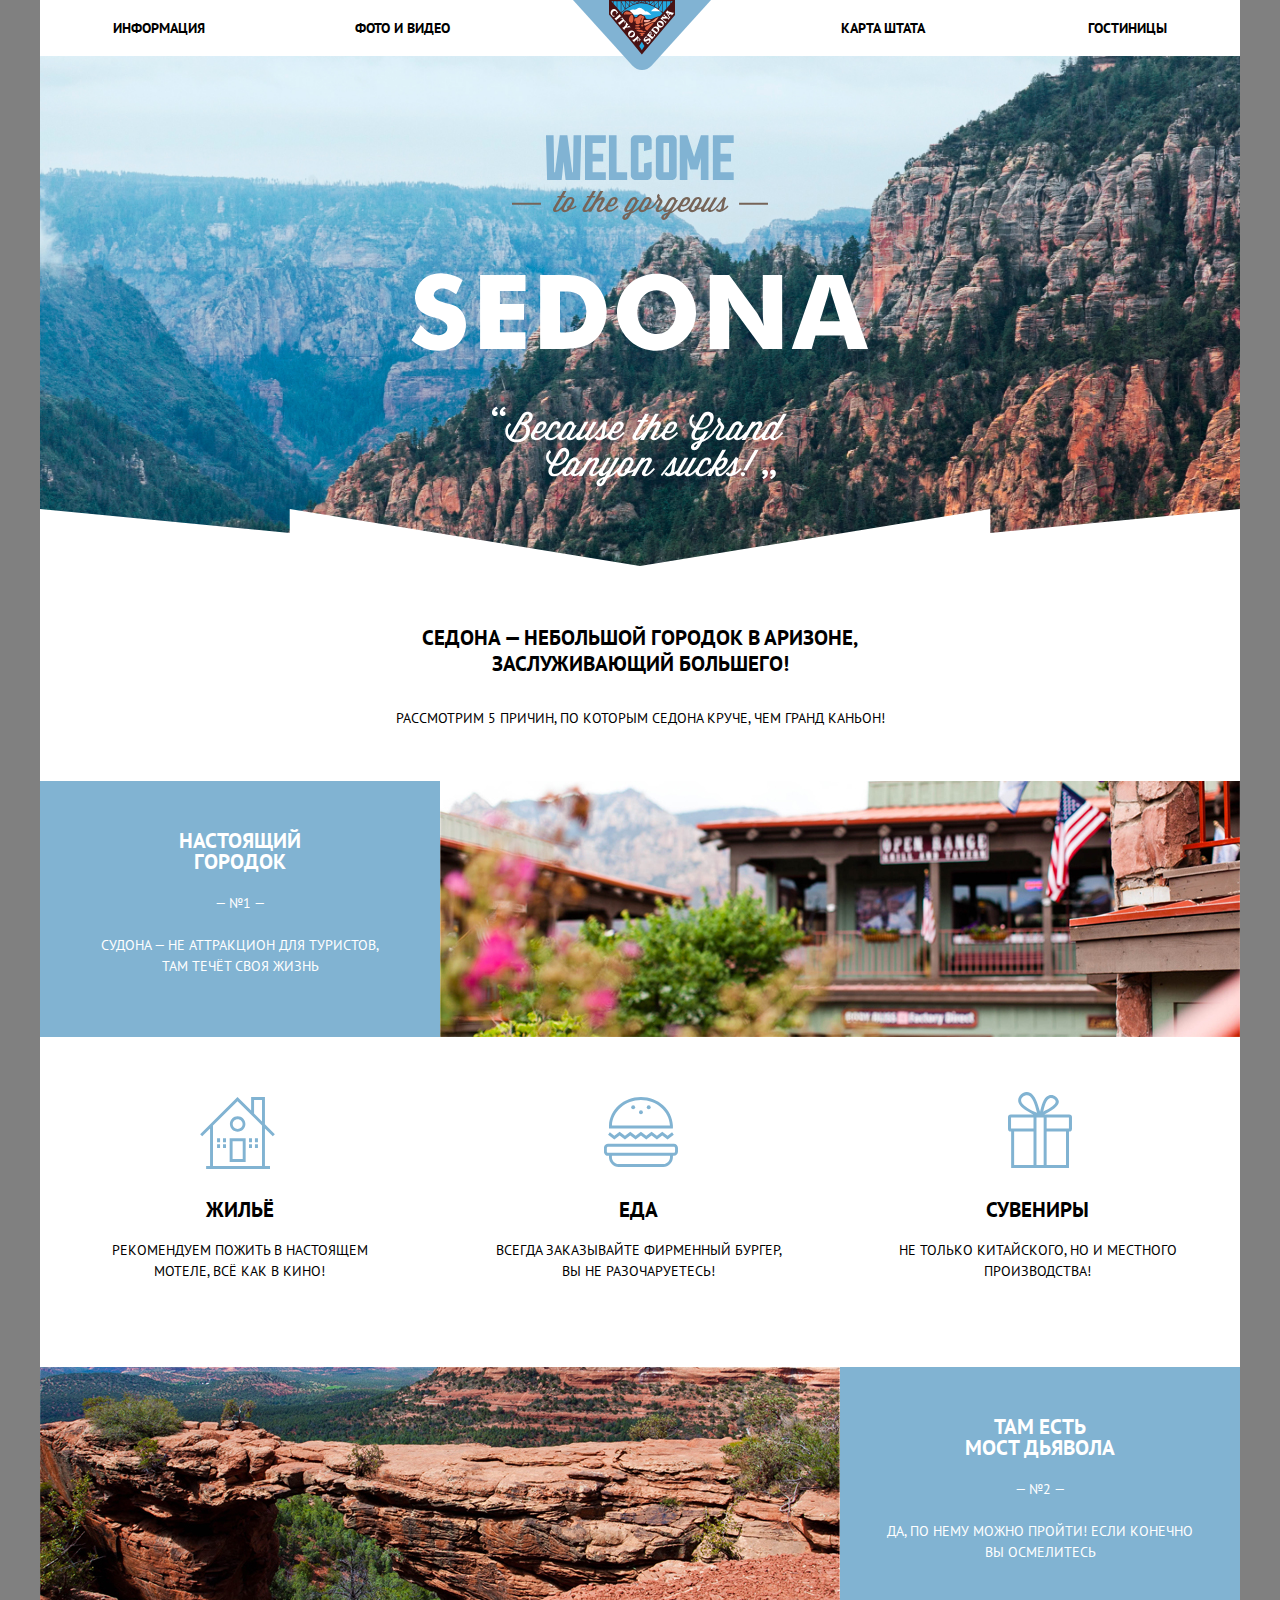
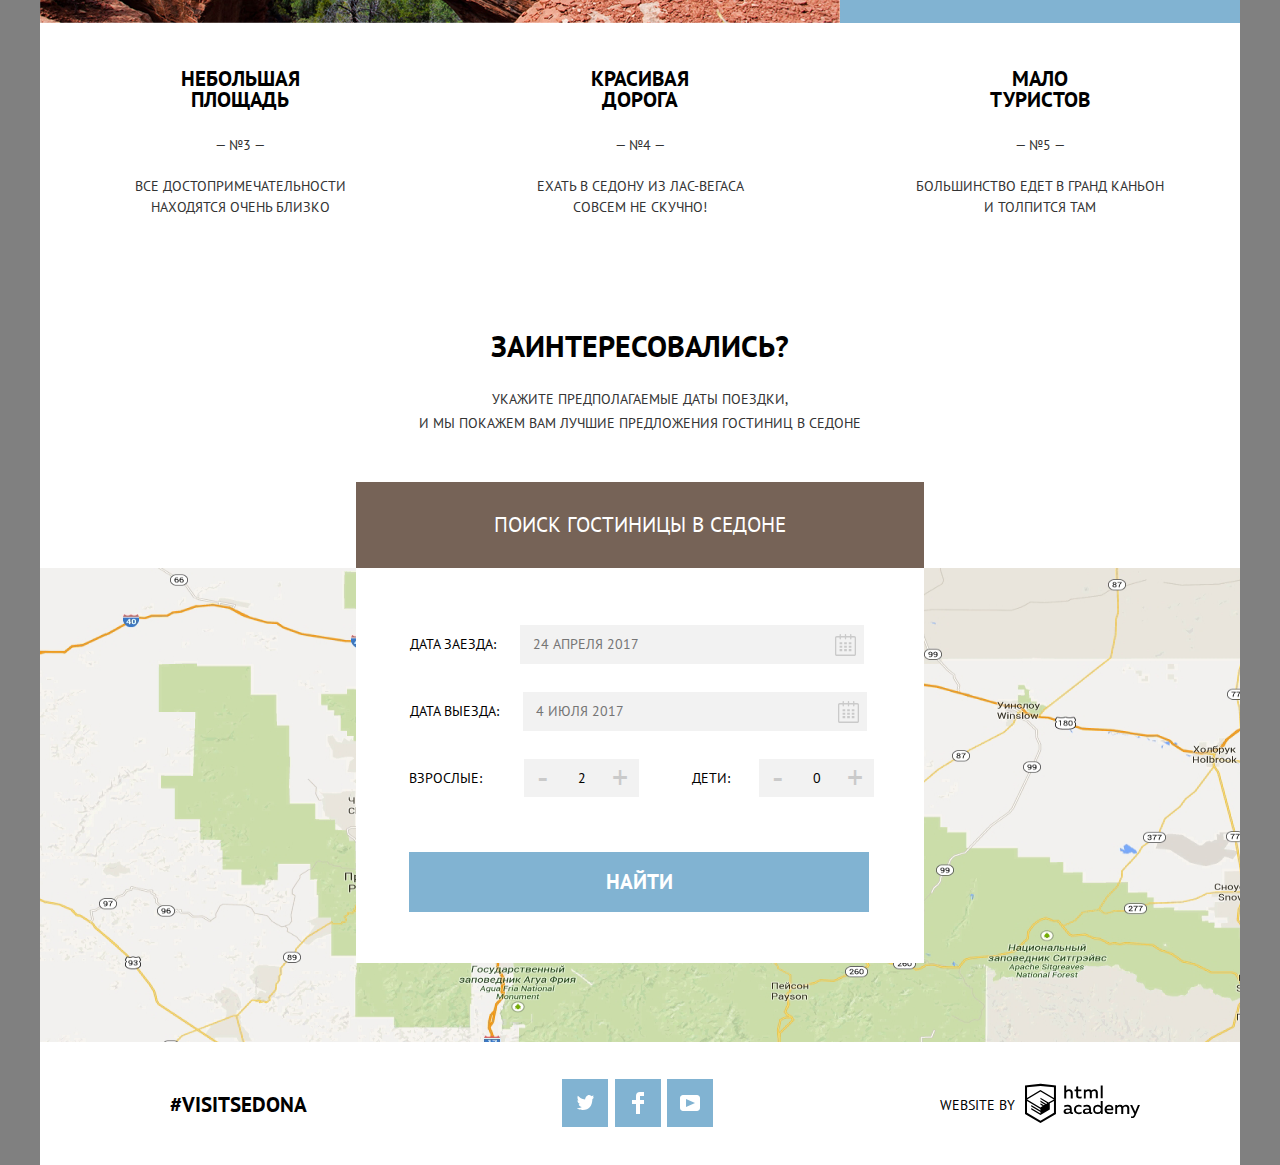
==== commit ee34b497: "Личный проект: начинаем строить сетку на флексах" ====
--- a/index.html
+++ b/index.html
@@ -69,7 +69,7 @@
       
            <li class="recomendation">
             
-             <!--<img src="img/icon-home.svg" alt="Дом">-->
+             
              <h3>Жильё</h3>
              <p>
               рекомендуем пожить в настоящем
@@ -79,7 +79,7 @@
            </li>
            <li class="recomendation">
             
-             <!--<img src="img/icon-food.svg" alt="Еда">-->
+             
              <h3>Еда</h3>
              <p>всегда заказывайте фирменный бургер, вы не разочаруетесь!
              </p>
@@ -87,7 +87,7 @@
            </li>
            <li class="recomendation">
             
-           <!-- <img src="img/icon-souvenir.svg" alt="Сувениры">-->
+           
             <h3>Сувениры</h3>
             <p>не только китайского, но и местного производства!
             </p>
@@ -150,35 +150,28 @@
          <p class="date-in">
            <label for="date-in">Дата заезда:</label>
            <input type="text" id="date-in" name="date-in" value="" placeholder="24 Апреля 2017" required>
-           <span><svg xmlns="http://www.w3.org/2000/svg" width="21" height="22" viewBox="0 0 21 22"><path d="M19.251 2.025h-2.845V.648c0-.381-.294-.689-.656-.689-.363 0-.656.308-.656.689v1.377h-3.938V.648c0-.381-.294-.689-.655-.689-.363 0-.657.308-.657.689v1.377H5.906V.648c0-.381-.294-.689-.656-.689-.363 0-.657.308-.657.689v1.377H1.75C.784 2.025 0 2.847 0 3.862v16.302C0 21.179.784 22 1.75 22h17.501c.966 0 1.749-.821 1.749-1.836V3.862c0-1.015-.783-1.837-1.749-1.837zm.437 18.139a.448.448 0 0 1-.437.459H1.75a.45.45 0 0 1-.438-.459V3.862a.45.45 0 0 1 .438-.459h2.844v1.378c0 .381.294.689.657.689.362 0 .656-.308.656-.689V3.403h3.938v1.378c0 .381.294.689.657.689.361 0 .655-.308.655-.689V3.403h3.938v1.378c0 .381.293.689.656.689.362 0 .656-.308.656-.689V3.403h2.845c.241 0 .437.206.437.459v16.302z"/><path d="M4.594 8.225h2.625v2.066H4.594zM4.594 11.668h2.625v2.067H4.594zM4.594 15.112h2.625v2.066H4.594zM9.188 15.112h2.625v2.066H9.188zM9.188 11.668h2.625v2.067H9.188zM9.188 8.225h2.625v2.066H9.188zM13.781 15.112h2.625v2.066h-2.625zM13.781 11.668h2.625v2.067h-2.625zM13.781 8.225h2.625v2.066h-2.625z"/></svg></span>
+           <button class="calendar"><svg xmlns="http://www.w3.org/2000/svg" width="21" height="22" viewBox="0 0 21 22"><path d="M19.251 2.025h-2.845V.648c0-.381-.294-.689-.656-.689-.363 0-.656.308-.656.689v1.377h-3.938V.648c0-.381-.294-.689-.655-.689-.363 0-.657.308-.657.689v1.377H5.906V.648c0-.381-.294-.689-.656-.689-.363 0-.657.308-.657.689v1.377H1.75C.784 2.025 0 2.847 0 3.862v16.302C0 21.179.784 22 1.75 22h17.501c.966 0 1.749-.821 1.749-1.836V3.862c0-1.015-.783-1.837-1.749-1.837zm.437 18.139a.448.448 0 0 1-.437.459H1.75a.45.45 0 0 1-.438-.459V3.862a.45.45 0 0 1 .438-.459h2.844v1.378c0 .381.294.689.657.689.362 0 .656-.308.656-.689V3.403h3.938v1.378c0 .381.294.689.657.689.361 0 .655-.308.655-.689V3.403h3.938v1.378c0 .381.293.689.656.689.362 0 .656-.308.656-.689V3.403h2.845c.241 0 .437.206.437.459v16.302z"/><path d="M4.594 8.225h2.625v2.066H4.594zM4.594 11.668h2.625v2.067H4.594zM4.594 15.112h2.625v2.066H4.594zM9.188 15.112h2.625v2.066H9.188zM9.188 11.668h2.625v2.067H9.188zM9.188 8.225h2.625v2.066H9.188zM13.781 15.112h2.625v2.066h-2.625zM13.781 11.668h2.625v2.067h-2.625zM13.781 8.225h2.625v2.066h-2.625z"/></svg></button>
          </p>
         <p class="date-out">
             <label for="date-out">Дата выезда:</label>
             <input class="icon-calendar" type="text" id="date-out" name="date-out" value="" placeholder="4 июля 2017" required>
-            <span><svg xmlns="http://www.w3.org/2000/svg" width="21" height="22" viewBox="0 0 21 22"><path d="M19.251 2.025h-2.845V.648c0-.381-.294-.689-.656-.689-.363 0-.656.308-.656.689v1.377h-3.938V.648c0-.381-.294-.689-.655-.689-.363 0-.657.308-.657.689v1.377H5.906V.648c0-.381-.294-.689-.656-.689-.363 0-.657.308-.657.689v1.377H1.75C.784 2.025 0 2.847 0 3.862v16.302C0 21.179.784 22 1.75 22h17.501c.966 0 1.749-.821 1.749-1.836V3.862c0-1.015-.783-1.837-1.749-1.837zm.437 18.139a.448.448 0 0 1-.437.459H1.75a.45.45 0 0 1-.438-.459V3.862a.45.45 0 0 1 .438-.459h2.844v1.378c0 .381.294.689.657.689.362 0 .656-.308.656-.689V3.403h3.938v1.378c0 .381.294.689.657.689.361 0 .655-.308.655-.689V3.403h3.938v1.378c0 .381.293.689.656.689.362 0 .656-.308.656-.689V3.403h2.845c.241 0 .437.206.437.459v16.302z"/><path d="M4.594 8.225h2.625v2.066H4.594zM4.594 11.668h2.625v2.067H4.594zM4.594 15.112h2.625v2.066H4.594zM9.188 15.112h2.625v2.066H9.188zM9.188 11.668h2.625v2.067H9.188zM9.188 8.225h2.625v2.066H9.188zM13.781 15.112h2.625v2.066h-2.625zM13.781 11.668h2.625v2.067h-2.625zM13.781 8.225h2.625v2.066h-2.625z"/></svg></span>
+            <button class="calendar"><svg xmlns="http://www.w3.org/2000/svg" width="21" height="22" viewBox="0 0 21 22"><path d="M19.251 2.025h-2.845V.648c0-.381-.294-.689-.656-.689-.363 0-.656.308-.656.689v1.377h-3.938V.648c0-.381-.294-.689-.655-.689-.363 0-.657.308-.657.689v1.377H5.906V.648c0-.381-.294-.689-.656-.689-.363 0-.657.308-.657.689v1.377H1.75C.784 2.025 0 2.847 0 3.862v16.302C0 21.179.784 22 1.75 22h17.501c.966 0 1.749-.821 1.749-1.836V3.862c0-1.015-.783-1.837-1.749-1.837zm.437 18.139a.448.448 0 0 1-.437.459H1.75a.45.45 0 0 1-.438-.459V3.862a.45.45 0 0 1 .438-.459h2.844v1.378c0 .381.294.689.657.689.362 0 .656-.308.656-.689V3.403h3.938v1.378c0 .381.294.689.657.689.361 0 .655-.308.655-.689V3.403h3.938v1.378c0 .381.293.689.656.689.362 0 .656-.308.656-.689V3.403h2.845c.241 0 .437.206.437.459v16.302z"/><path d="M4.594 8.225h2.625v2.066H4.594zM4.594 11.668h2.625v2.067H4.594zM4.594 15.112h2.625v2.066H4.594zM9.188 15.112h2.625v2.066H9.188zM9.188 11.668h2.625v2.067H9.188zM9.188 8.225h2.625v2.066H9.188zM13.781 15.112h2.625v2.066h-2.625zM13.781 11.668h2.625v2.067h-2.625zM13.781 8.225h2.625v2.066h-2.625z"/></svg></button>
         </p>
          <p class="old">
              <label for="old">Взрослые:</label>
-             <span class="minus"><svg xmlns="http://www.w3.org/2000/svg" xmlns:xlink="http://www.w3.org/1999/xlink" width="12" height="3" viewBox="0 0 12 3">
-             <image id="_" data-name="" width="12" height="3" xlink:href="[data-uri]"/>
-             </svg>
-             </span>
+             <button class="minus"><p>-</p>
+             </button>
              <input type="text" name="old" id="old" value="2" required>
-             <span class="plus"><svg xmlns="http://www.w3.org/2000/svg" xmlns:xlink="http://www.w3.org/1999/xlink" width="11" height="11" viewBox="0 0 11 11">
-  <image id="_" data-name="" width="11" height="11" xlink:href="[data-uri]"/>
-</svg></span>
+             <button class="plus"><p>+</p></button>
          </p>
          
          <p class="kids">
             <label for="kids">Дети:</label>
-            <span class="minus"><svg xmlns="http://www.w3.org/2000/svg" xmlns:xlink="http://www.w3.org/1999/xlink" width="12" height="3" viewBox="0 0 12 3">
-             <image id="_" data-name="" width="12" height="3" xlink:href="[data-uri]"/>
-             </svg>
-             </span>
+
+            <button class="minus"><p>-</p>
+             </button>
             <input type="text" name="kids" id="kids" value="0">
-            <span class="plus"><svg xmlns="http://www.w3.org/2000/svg" xmlns:xlink="http://www.w3.org/1999/xlink" width="11" height="11" viewBox="0 0 11 11">
-  <image id="_" data-name="" width="11" height="11" xlink:href="[data-uri]"/>
-</svg></span>
+            <button class="plus"><p>+</p></button>
         
          </p>
         
--- a/css/style.css
+++ b/css/style.css
@@ -13,9 +13,9 @@
 .content{
   width: 1200px;
   background-color: #ffffff;
-  margin-top: 0;
-  margin-left: auto;
-  margin-right: auto;
+  margin-left: 40px;
+ /* margin-left: auto;
+  margin-right: auto;*/
 }
 .visually-hidden{
   display: none;
@@ -121,10 +121,10 @@
   margin-left: auto;
 }
 .welcome-container{
-  min-height: 725px;
-  display: flex;
-  flex-direction: column;
-  justify-content: space-between;
+  height: 725px;
+  display: flex;
+  flex-direction: column;
+  
   background-image: url("../img/background-photo.jpg");
   background-position: top center;
   background-size: 1200px 725px;
@@ -138,10 +138,9 @@
 
 .welcome-photo{ 
   min-height: 510px;
-  background-image: url("../img/polygon.svg");
-  background-position: center bottom;
+  background-image: url("../img/intro-mask.svg");
+  background-position: center bottom -2px;
   background-size: 1201px 59px;
-  background-position: bottom;
   background-repeat: no-repeat;
   display: flex;
   flex-direction: row;
@@ -149,8 +148,8 @@
   align-items: center;
 }
 .info-block{
-  min-height: 213px;
-  margin-top: auto;
+  min-height: 216px;
+  margin-top: 0;
   margin-bottom: 0;
   background-color: #ffffff;
   display: flex;
@@ -349,25 +348,91 @@
 }
 .main-content{
   width: 1200px;
+  margin-right: auto;
   margin-left: 40px;
+  background-color: #ffffff;
 }
 .form-filter{
   height: 218px;
   margin-top: 0;
-  
   background-image: url("../img/filter background.jpg");
   background-repeat: no-repeat;
-}
+  display: flex;
+  flex-direction: row;
+  justify-content: space-between;
+  align-items: center;
+  flex-wrap: wrap;
+  
+}
+.infrostucture{
+ 
+  font: inherit;
+  font-size: inherit;
+  line-height: inherit;
+  display: flex;
+  flex-wrap: wrap;
+  flex-direction: column;
+  justify-content: space-between;
+  margin-left: 70px;
+  margin-bottom: 12px;
+  color: #ffffff;
+
+}
+.infrostucture legend,
+.type-hotel legend{
+  font-size: 16px;
+  line-height: 21px;
+  
+  font-weight: bold;
+  margin-top: 10px;
+  margin-bottom: 10px;
+}
+.infrostucture p{
+  display: flex;
+  flex-direction: row;
+  justify-content: flex-start;
+  align-items: center;
+
+}
+.infrostucture label{
+  margin-left: 18px;
+}
+.type-hotel{
+  font: inherit;
+  font-size: inherit;
+  line-height: inherit;
+  display: flex;
+  flex-wrap: wrap;
+  flex-direction: column;
+  justify-content: space-between;
+  margin-right: 250px;
+  margin-bottom: 12px;
+  color: #ffffff;
+}
+.type-hotel p{
+  display: flex;
+  flex-direction: row;
+  justify-content: flex-start;
+  align-items: center;
+
+}
+.type-hotel label{
+  margin-left: 18px;
+}
+
 .filter-range {
   width: 320px;
-  margin: 50px auto; 
-
+  margin-top: -1px;
+  margin-right: 70px; 
+  padding-bottom: 5px;
   color: #ffffff;
   text-transform: uppercase;
+
 }
 
 .filter-range-title {
-  margin-bottom: 9px;
+  margin-top: 0;
+  margin-bottom: 10px;
 
   font-weight: 600;
   font-size: 16px;
@@ -377,7 +442,7 @@
 .price-controls {
   position: relative;
   
-  height: 36px;
+  height: 33px;
   margin-bottom: 20px;
   
   font-size: 0;
@@ -413,10 +478,12 @@
 .price-controls .max-price {
   width: 90px;
   padding-left: 65px;
+  padding-bottom: 10px;
 }
 
 .price-controls input {
   width: 50px;
+  height: 30px;
   margin: 0;
 
   color: inherit;
@@ -506,19 +573,112 @@
 .hotel-name:active{
   color: rgba(0, 0, 0, 0.3);
 }
+.sorter{
+  height: 87px;
+  display: flex;
+  flex-wrap: wrap;
+  flex-direction: row;
+  
+  align-items: center;
+  border-bottom: 1px solid #e5e5e5;
+  padding-right: 73px;
+  padding-bottom: 0;
+}
+.sorter h3{
+  font-size: 21px;
+  line-height: 26px;
+  font-weight: bold;
+  margin-left: 73px;
+  margin-right: 50px;
+}
+.sorter p{
+  font-size: 12px;
+  line-height: 18px;
+  
+}
+.sorter ul{
+  
+  display: flex;
+  flex-direction: row;
+  flex-wrap: wrap;
+  justify-content: flex-start;
+  align-items: center;
+  padding: 0;
+}
+
+.sort-type li:nth-child(4),
+.sort-type li:nth-child(5){
+  align-self: flex-end;
+}
+
+.hotels{
+  display: flex;
+  flex-wrap: wrap;
+  flex-direction: column;
+}
+.hotel-n{
+  min-height: 151px;
+  display: flex;
+  flex-wrap: wrap;
+  flex-direction: row;
+  justify-content: space-between;
+  align-items: center;
+  border-bottom: 1px solid #e5e5e5;
+}
+.hotel-n img{
+  width: 135px;
+  height: 90px;
+  margin-left: 72px;
+}
+
+
+
+.hotel-info{
+  width: 295px;
+  height: 92px;
+  display: flex;
+  
+  flex-wrap: wrap;
+  flex-direction: column;
+  justify-content: space-between;
+  align-items: flex-start;
+  
+  margin-right: 455px;
+  padding-top: 0;
+  padding-bottom: 0;
+}
+.cost-text{
+  width: 184px;
+  display: flex;
+  flex-direction: row;
+  justify-content: space-between;
+  
+  
+}
+.hotels h3{
+  margin: 0;
+}
 .hotels p{
   color: #333333;
   line-height: 21px;
   text-align: left;
-}
+  margin: 0;
+}
+
+
+
 .more{
+  width: 110px;
+  height: 27px;
   font-family: "PT Sans", Arial;
   font-size: 14px;
-  line-height: 26px;
+  line-height: 21px;
   font-weight: bold;
   color: #ffffff;
   text-transform: uppercase;
   background-color: #81b3d2;
+  border: 0;
+  margin-right: 3px;
 }
 .more:hover{
   background-color: #669EC0;
@@ -528,8 +688,11 @@
   background-color: rgba(84, 150, 189, 100);
 }
 .book{
+  width: 142px;
+  height: 27px;
   background-color: #766357;
   line-height: 21px;
+  
 }
 .book:hover{
   background-color: #604E43;
@@ -538,7 +701,23 @@
   color: rgba(255, 255, 255, 0.3); 
   background-color: rgba(80, 62, 51, 100);
 }
+.rating-ball{
+  display: flex;
+  flex-direction: column;
+  justify-content: space-around;
+  align-items: flex-end;
+  margin-right: 73px;
+}
+.stars {
+  display: flex;
+  flex-direction: row;
+  justify-content: flex-end;
+  
+}
 .rating{
+  width: 111px;
+  height: 28px;
+  border: 0;
   font-size: 14px;
   line-height: 21px;
   color: #666666;
@@ -644,15 +823,22 @@
   position: relative;
   margin-left: 11px;
 }
-.date-in svg,
-.date-out svg{
+.calendar{
   position: absolute;
-  bottom: 10px;
-  right: 5px;
+  bottom: 0px;
+  right: 0px;
+  width: 38px;
+  height: 38px;
+  padding-top: 5px;
+  border:0;
+  color: #cacaca;
+  background-color: #f2f2f2;
+}
+.calendar svg{
   width: 21px;
   height: 22px;
   fill: #cacaca;
-  color: #cacaca;
+  background-color: #f2f2f2;
 }
 .date-in svg:hover,
 .date-out svg:hover{
@@ -667,29 +853,46 @@
   position: relative;
   margin-left: 10px;
 }
-.minus svg{
+.minus{
   position: absolute;
-  bottom: 18px;
-  right: 90px;
-  width: 12px;
-  height: 3px;
-  fill: #cacaca;
-}
-.plus svg{
+  bottom: 0;
+  right: 77px;
+  width: 38px;
+  height: 38px;
+  border: 0;
+  padding: 0;
+  background-color: #f2f2f2;
+}
+.plus{
   position: absolute;
-  bottom: 14px;
-  right: 15px;
-  width: 11px;
-  height: 11px;
-  fill: #cacaca;
-}
-.old svg:hover,
-.kids svg:hover{
-  fill: #000000;
-}
-.minus svg:active,
-.plus svg:active{
-  fill: #81b3d2;
+  bottom: 0;
+  right: 0;
+  width: 38px;
+  height: 38px;
+  padding: 0;
+  border: 0;
+  background-color: #f2f2f2;
+
+}
+
+.minus p{
+  margin: 0;
+  font-size: 32px;
+  color: #cacaca;
+
+}
+.plus p{
+  margin: 0;
+  font-size: 32px;
+  color: #cacaca;
+}
+.minus p:hover,
+.plus p:hover{
+  color: #000000;
+}
+.minus p:active,
+.plus p:active{
+  color: #81b3d2;
 }
 
 .old input,
@@ -833,7 +1036,7 @@
   align-items: center;
   margin-top: 0;
   margin-right: auto;
-  margin-left: auto;
+  margin-left: 40px;
 
 }
 .hash{
@@ -912,9 +1115,12 @@
 
 /* ----- Сеточные стили ----- */
 /*body{
-  background-image: url("../img/sedona-index.jpg");
+  background-image: url("../img/sedona-hotels.jpg");
   background-repeat: no-repeat;
   opacity: 0.3;
-  
-}*/
-
+  border: 1px;
+  border-color: red;
+  margin-left: auto;
+  margin-right: auto;
+}
+
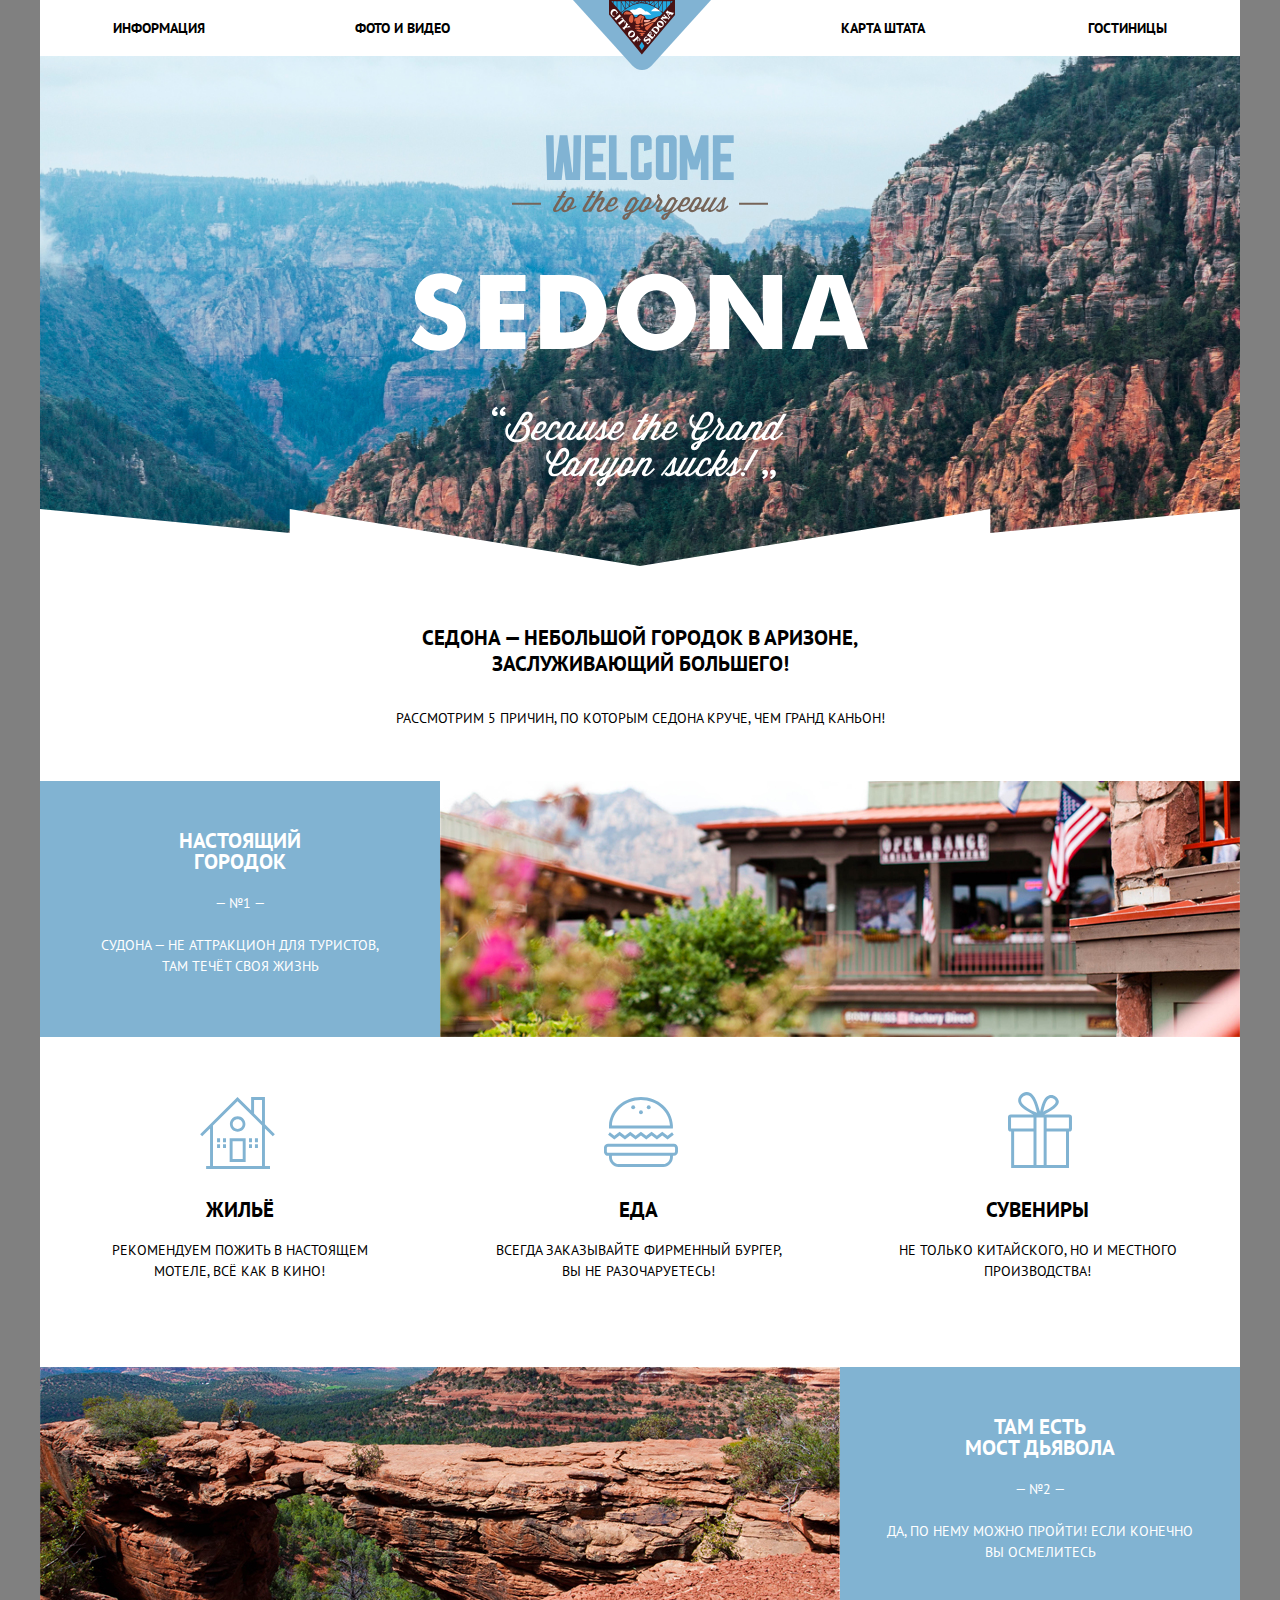
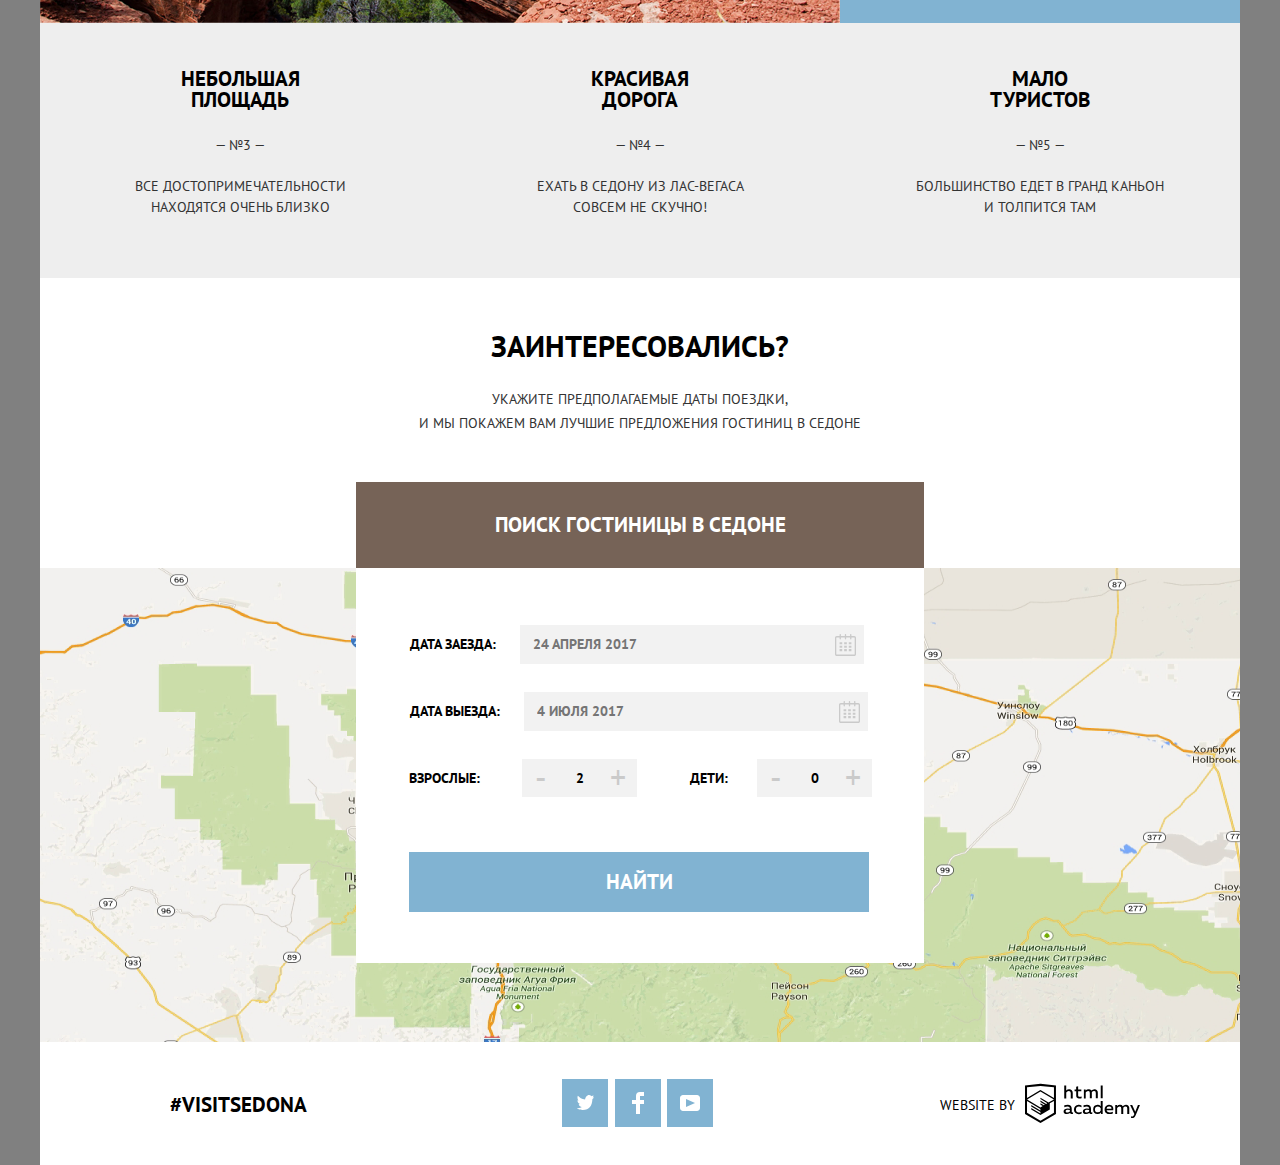
==== commit 6b0cf067: "Защита личного проекта «Седона»" ====
--- a/index.html
+++ b/index.html
@@ -6,7 +6,6 @@
     <link href="https://fonts.googleapis.com/css?family=PT+Sans:400,400i,700,700i&display=swap&subset=cyrillic" rel="stylesheet">
     <link href="css/style.css" rel="stylesheet">
     <link href="css/normalize.css" rel="stylesheet">
-    <link href="css/outline.css" rel="stylesheet">
   </head>
   <body>
     <div class="content">
@@ -159,19 +158,18 @@
         </p>
          <p class="old">
              <label for="old">Взрослые:</label>
-             <button class="minus"><p>-</p>
+             <button class="minus">-
              </button>
              <input type="text" name="old" id="old" value="2" required>
-             <button class="plus"><p>+</p></button>
+             <button class="plus">+</button>
          </p>
          
          <p class="kids">
             <label for="kids">Дети:</label>
 
-            <button class="minus"><p>-</p>
-             </button>
+            <button class="minus">-</button>
             <input type="text" name="kids" id="kids" value="0">
-            <button class="plus"><p>+</p></button>
+            <button class="plus">+</button>
         
          </p>
         
@@ -209,5 +207,19 @@
       </div>
      </div>
     </footer> <!--footer end-->
+
+    <script type="text/javascript">
+      var link = document.querySelector(".searc-hotel-button");
+      var popup = document.querySelector(".search-form");
+      var close = popup.querySelector(".searc-hotel-button");
+      link.addEventListener("click", function (evt) {
+        evt.preventDefault();
+        popup.classList.add("modal-show");
+  });
+      close.addEventListener("click", function (evt) {
+    evt.preventDefault();
+    popup.classList.remove("modal-show");
+  });
+    </script>
   </body>
 </html>
--- a/css/style.css
+++ b/css/style.css
@@ -7,15 +7,15 @@
   border: 0;
   text-transform: uppercase;
   min-width: 1200px;
-  min-height: 2762px;
+  /*min-height: 2762px;*/
 }
 
 .content{
   width: 1200px;
   background-color: #ffffff;
-  margin-left: 40px;
- /* margin-left: auto;
-  margin-right: auto;*/
+  /*margin-left: 40px;*/
+ margin-left: auto;
+  margin-right: auto;
 }
 .visually-hidden{
   display: none;
@@ -46,6 +46,7 @@
   margin-top: 0;
   background-color: #ffffff;
   display: flex;
+  flex-wrap: wrap;
   flex-direction: column;
   justify-content: space-around;
   
@@ -56,6 +57,7 @@
   flex-direction: row;
   justify-content: space-between;
   align-items: center;
+  flex-wrap: wrap;
 }
 .site-navigation{
 list-style: none;
@@ -300,16 +302,11 @@
   line-height: 21px;
   color: #ffffff;
 }
-/*
-.all-advantage{
-  display: flex;
-  flex-direction: row;
-  min-height: 256px;
-  background-color: #eeeeee;
-}*/
+
 .advantage-text{
   width: 400px;
   height: 255px;
+  background-color: #eeeeee;
   display: flex;
   flex-direction: column;
   justify-content: space-around;
@@ -349,7 +346,7 @@
 .main-content{
   width: 1200px;
   margin-right: auto;
-  margin-left: 40px;
+  margin-left: auto;
   background-color: #ffffff;
 }
 .form-filter{
@@ -369,6 +366,7 @@
   font: inherit;
   font-size: inherit;
   line-height: inherit;
+  
   display: flex;
   flex-wrap: wrap;
   flex-direction: column;
@@ -378,6 +376,9 @@
   color: #ffffff;
 
 }
+.form-filter fieldset{
+  border: 0;
+}
 .infrostucture legend,
 .type-hotel legend{
   font-size: 16px;
@@ -392,11 +393,48 @@
   flex-direction: row;
   justify-content: flex-start;
   align-items: center;
+  position: relative;
 
 }
 .infrostucture label{
-  margin-left: 18px;
-}
+  
+}
+.check{
+  padding-left: 36px;
+
+}
+
+.checkbox-input{
+  position: absolute;
+  -webkit-appearance: none;
+  -moz-appearance: none;
+  appearance: none;
+}
+.check-box{
+  position: absolute;
+  width: 27px;
+  height: 23px;
+  background-image: url("../img/checkbox-off.svg");
+  background-repeat: no-repeat;
+  margin-top: -3px;
+  margin-left: -36px;
+}
+.checkbox-input:checked + .check-box{
+  background-image: url("../img/checkbox-on.svg");
+}
+.checkbox-input:focus + .check-box{
+  background-image: url("../img/checkbox-off.svg");
+}
+.checkbox-input:checked:focus + .check-box{
+  background-image: url("../img/checkbox-on.svg");
+}
+.checkbox-input:disabled + .check-box{
+  background-image: url("../img/checkbox-disabled.svg");
+}
+.checkbox-input:checked:disabled + .check-box{
+  background-image: url("../img/checkbox-disabled-on.svg");
+}
+
 .type-hotel{
   font: inherit;
   font-size: inherit;
@@ -417,7 +455,7 @@
 
 }
 .type-hotel label{
-  margin-left: 18px;
+  vertical-align: 
 }
 
 .filter-range {
@@ -458,7 +496,7 @@
   left: 50%;
 
   width: 2px;
-  height: 22px;
+  height: 18px;
 
   background: #ffffff;
   transform: translate(-50%, -50%);
@@ -492,7 +530,18 @@
   background: none;
   border: none;
 }
-
+.price-controls input[type="text"]:hover{
+  background: none;
+  border: none;
+}
+.price-controls input[type="text"]:focus{
+  background: none;
+  border: none;
+}
+.price-controls input[type="text"]:active{
+  background: none;
+  border: none;
+}
 .range-controls {
   position: relative;
 
@@ -534,21 +583,17 @@
 .range-toggle-min {
   left: 0;
 }
-
 .range-toggle-max {
   left: 80%;
 }
-
 .btn-transparent {
   display: block;
   margin: 0 auto;
   padding: 6px 35px;
-
   font-size: 14px;
   line-height: 20px;
   color: #ffffff;
   text-transform: uppercase;
-
   background: transparent;
   border: 2px solid #ffffff;
   border-radius: 2px;
@@ -578,7 +623,6 @@
   display: flex;
   flex-wrap: wrap;
   flex-direction: row;
-  
   align-items: center;
   border-bottom: 1px solid #e5e5e5;
   padding-right: 73px;
@@ -593,11 +637,9 @@
 }
 .sorter p{
   font-size: 12px;
-  line-height: 18px;
-  
+  line-height: 18px; 
 }
 .sorter ul{
-  
   display: flex;
   flex-direction: row;
   flex-wrap: wrap;
@@ -605,12 +647,25 @@
   align-items: center;
   padding: 0;
 }
-
-.sort-type li:nth-child(4),
+.sort-type li{
+  position: relative;
+  margin-left: 38px;
+}
+.sort-poligon {
+  display: flex;
+  flex-direction: row;
+  flex-wrap: wrap;
+  justify-content: flex-start;
+  align-items: center;
+  padding: 0;
+  margin-left: auto;
+}
+  .sort-poligon p{
+  margin-right: 10px;
+}
 .sort-type li:nth-child(5){
-  align-self: flex-end;
-}
-
+  margin-left: 0; 
+}
 .hotels{
   display: flex;
   flex-wrap: wrap;
@@ -621,7 +676,7 @@
   display: flex;
   flex-wrap: wrap;
   flex-direction: row;
-  justify-content: space-between;
+  justify-content: flex-start;
   align-items: center;
   border-bottom: 1px solid #e5e5e5;
 }
@@ -630,20 +685,15 @@
   height: 90px;
   margin-left: 72px;
 }
-
-
-
 .hotel-info{
   width: 295px;
   height: 92px;
   display: flex;
-  
   flex-wrap: wrap;
   flex-direction: column;
   justify-content: space-between;
   align-items: flex-start;
-  
-  margin-right: 455px;
+  margin-left: 32px;
   padding-top: 0;
   padding-bottom: 0;
 }
@@ -651,12 +701,11 @@
   width: 184px;
   display: flex;
   flex-direction: row;
-  justify-content: space-between;
-  
-  
+  justify-content: space-between; 
 }
 .hotels h3{
   margin: 0;
+  margin-top: -3px;
 }
 .hotels p{
   color: #333333;
@@ -664,9 +713,6 @@
   text-align: left;
   margin: 0;
 }
-
-
-
 .more{
   width: 110px;
   height: 27px;
@@ -685,26 +731,28 @@
 }
 .more:active{
   color: rgba(255, 255, 255, 0.3); 
-  background-color: rgba(84, 150, 189, 100);
+  background-color: rgba(84, 150, 189, 1);
 }
 .book{
   width: 142px;
   height: 27px;
   background-color: #766357;
   line-height: 21px;
-  
 }
 .book:hover{
   background-color: #604E43;
 }
 .book:active{
   color: rgba(255, 255, 255, 0.3); 
-  background-color: rgba(80, 62, 51, 100);
+  background-color: rgba(80, 62, 51, 1);
 }
 .rating-ball{
-  display: flex;
-  flex-direction: column;
-  justify-content: space-around;
+  position: relative;
+  left: 480px;
+  height: 90px;
+  display: flex;
+  flex-direction: column;
+  justify-content: space-between;
   align-items: flex-end;
   margin-right: 73px;
 }
@@ -712,7 +760,11 @@
   display: flex;
   flex-direction: row;
   justify-content: flex-end;
-  
+}
+.stars img{
+  width: 18px;
+  height: 17px;
+  margin-left: 5px;
 }
 .rating{
   width: 111px;
@@ -753,6 +805,7 @@
   width: 568px;
   height: 86px;
   font-size: 21px;
+  font-weight: bold;
   line-height: 26px;
   color: #ffffff;
   background-color: #766357;
@@ -771,6 +824,11 @@
   color: rgba(255, 255, 255, 0.3);
   background-color: #503e33;
 }
+
+.modal-show {
+  display: block;
+}
+
 .search-form{
   position: absolute;
   width: 568px;
@@ -799,7 +857,8 @@
 .search-hotel label{
   font: inherit;
   font-size: 14px;
-  font-weight: normal;
+  line-height: 26px;
+  font-weight: bold;
   text-transform: inherit;
   margin-left: 0;
   margin-right: 20px;
@@ -810,7 +869,7 @@
   min-height: 37px;
   font: inherit;
   font-size: 14px;
-  font-weight: normal;
+  font-weight: bold;
   text-transform: inherit;
   background-color: #f2f2f2;
   padding-left: 13px;
@@ -875,23 +934,23 @@
 
 }
 
-.minus p{
+.minus {
   margin: 0;
   font-size: 32px;
   color: #cacaca;
 
 }
-.plus p{
+.plus{
   margin: 0;
   font-size: 32px;
   color: #cacaca;
 }
-.minus p:hover,
-.plus p:hover{
+.minus:hover,
+.plus:hover{
   color: #000000;
 }
-.minus p:active,
-.plus p:active{
+.minus:active,
+.plus:active{
   color: #81b3d2;
 }
 
@@ -1036,7 +1095,7 @@
   align-items: center;
   margin-top: 0;
   margin-right: auto;
-  margin-left: 40px;
+  margin-left: auto;
 
 }
 .hash{
@@ -1120,7 +1179,7 @@
   opacity: 0.3;
   border: 1px;
   border-color: red;
-  margin-left: auto;
+  margin-left: 40;
   margin-right: auto;
 }
-
+*/
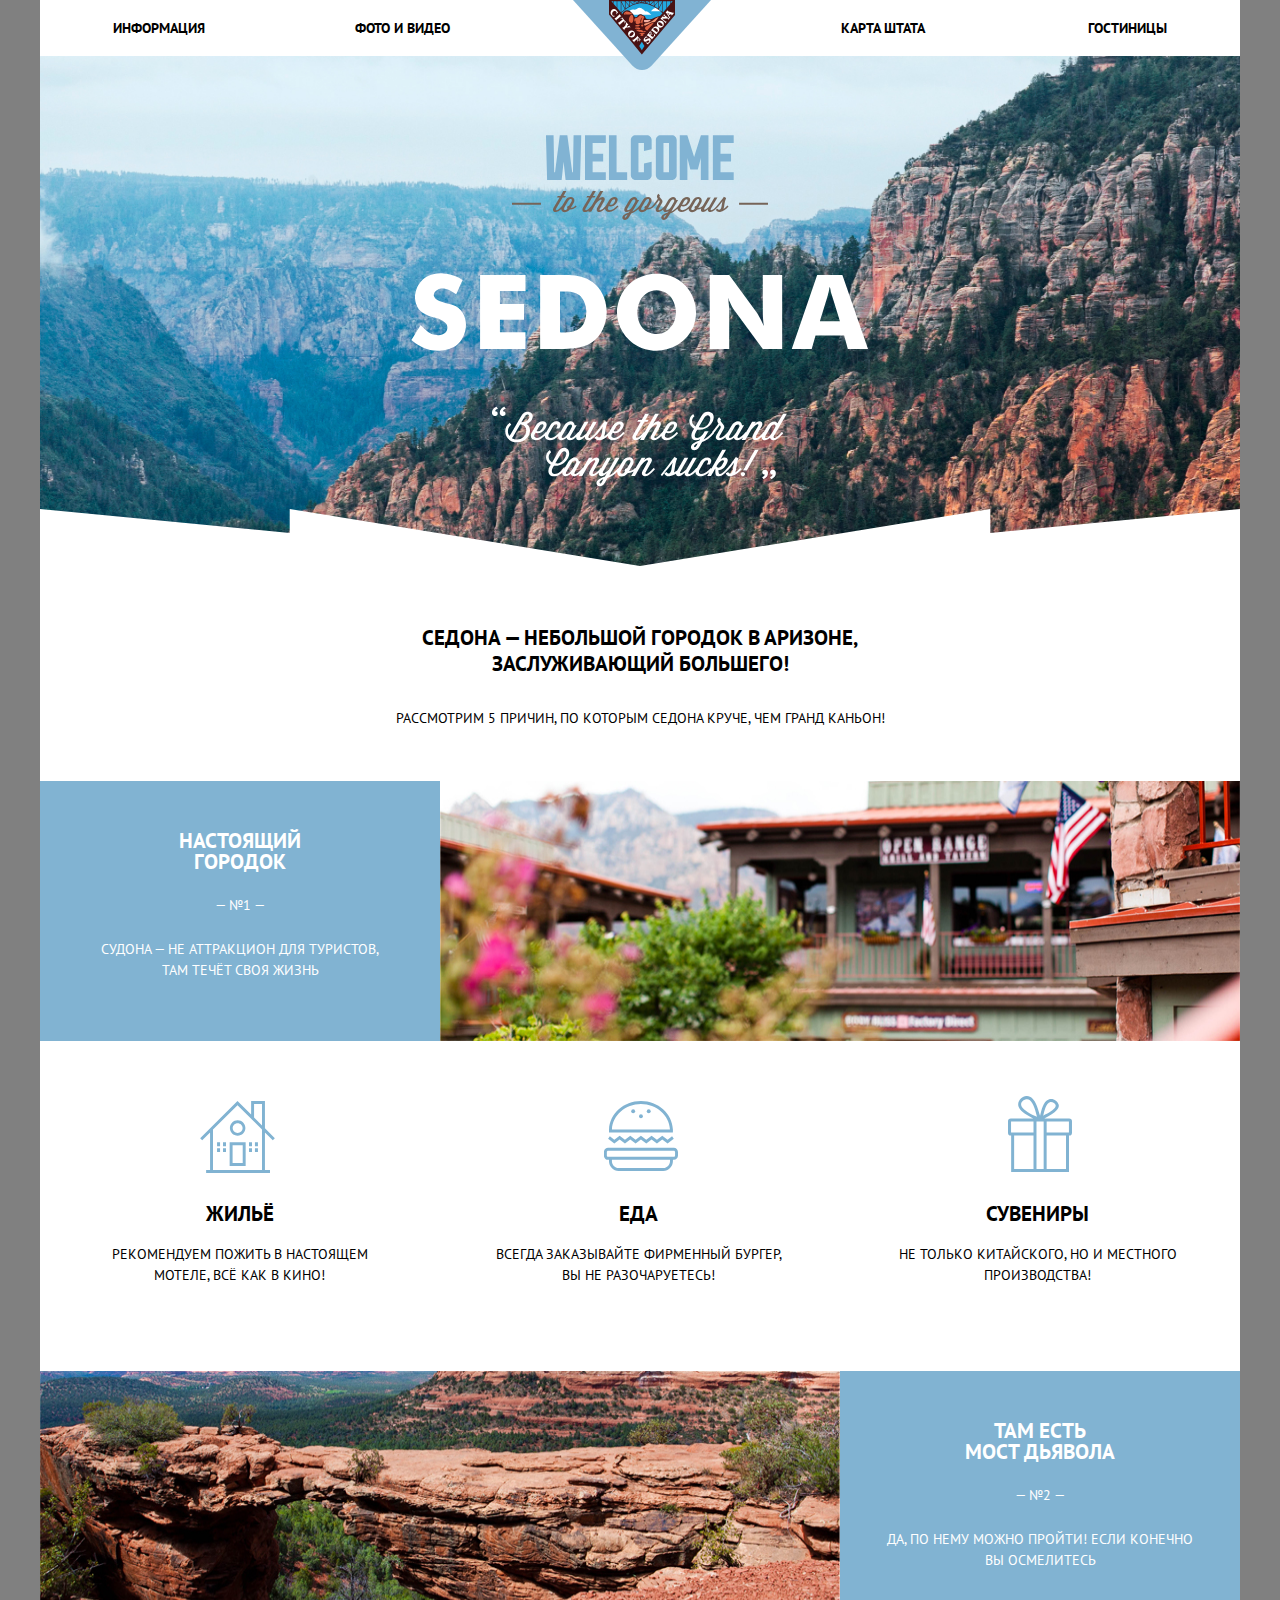
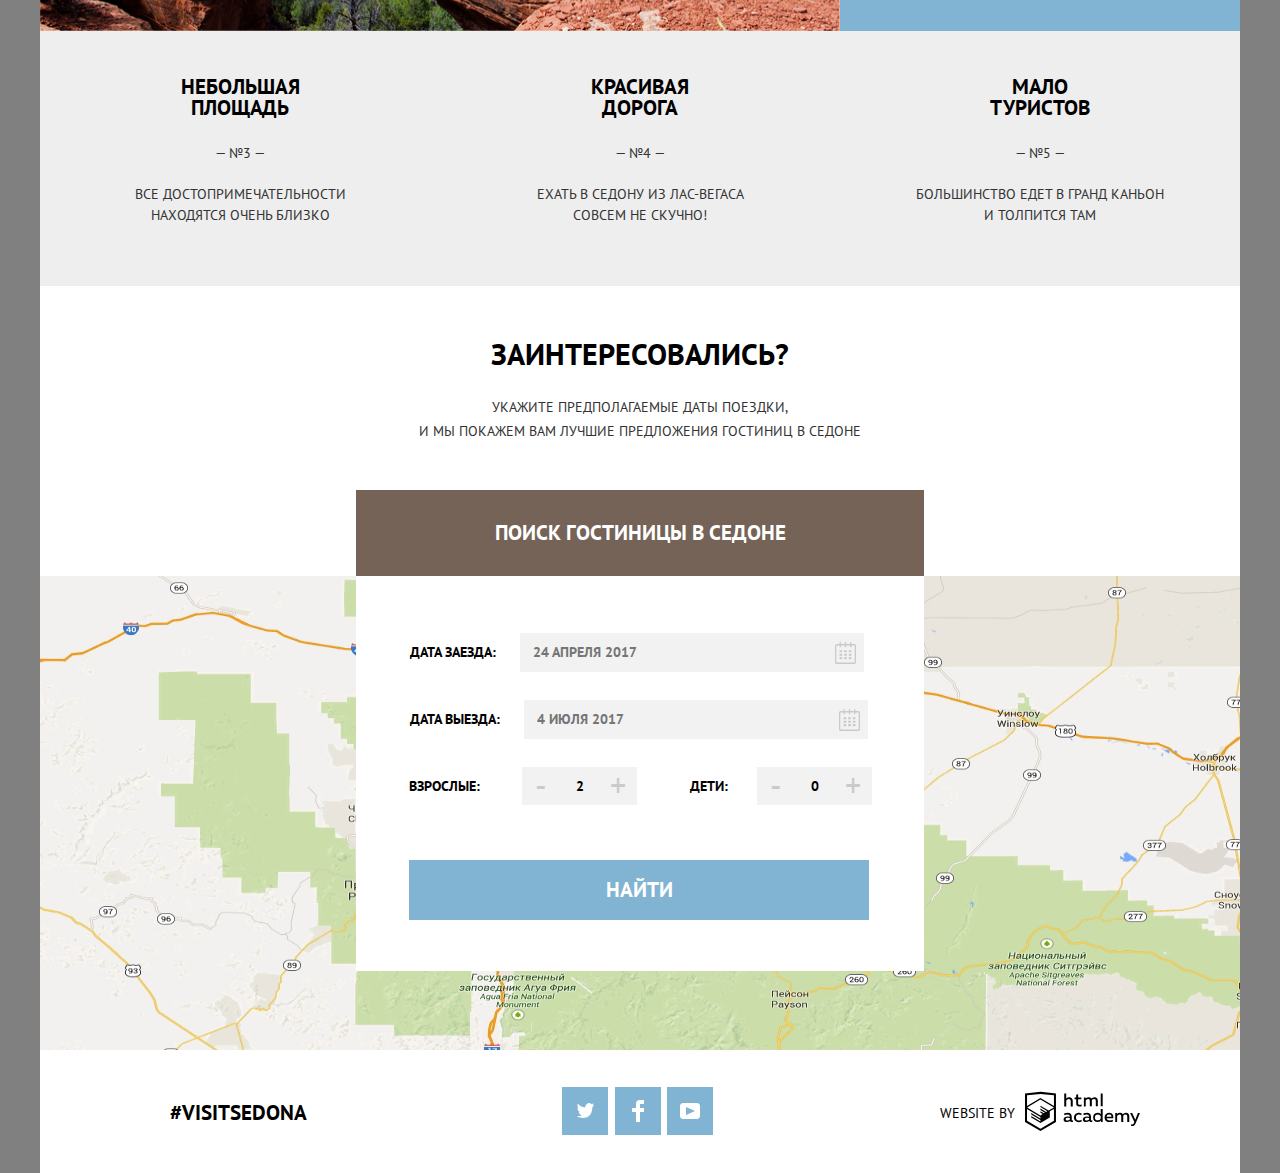
==== commit 0ca7c4a6: "Личный проект: завершаем вёрстку" ====
--- a/index.html
+++ b/index.html
@@ -207,19 +207,5 @@
       </div>
      </div>
     </footer> <!--footer end-->
-
-    <script type="text/javascript">
-      var link = document.querySelector(".searc-hotel-button");
-      var popup = document.querySelector(".search-form");
-      var close = popup.querySelector(".searc-hotel-button");
-      link.addEventListener("click", function (evt) {
-        evt.preventDefault();
-        popup.classList.add("modal-show");
-  });
-      close.addEventListener("click", function (evt) {
-    evt.preventDefault();
-    popup.classList.remove("modal-show");
-  });
-    </script>
   </body>
 </html>
--- a/css/style.css
+++ b/css/style.css
@@ -133,7 +133,7 @@
   background-repeat: no-repeat; 
  
 }
-.welcome{
+img.welcome{
   width: 458px;
   height: 352px;
 }
@@ -224,6 +224,10 @@
   color: #ffffff;
   margin: 0;
 }
+.real-city img{
+  width: 800px;
+  height: 260px;
+}
 .recomendation{
   width: 399px;
   height: 300px;
@@ -273,6 +277,10 @@
   text-align: center;
   margin-top: 0;
   margin-bottom: 85px;
+}
+.devil-bridge img{
+  width: 800px;
+  height: 260px;
 }
 .devil-bridge-text h3{
   display: block;
@@ -362,22 +370,28 @@
   
 }
 .infrostucture{
- 
+  min-height: 159px;
   font: inherit;
   font-size: inherit;
   line-height: inherit;
   
-  display: flex;
-  flex-wrap: wrap;
-  flex-direction: column;
-  justify-content: space-between;
+  margin-top: 5px;
   margin-left: 70px;
   margin-bottom: 12px;
   color: #ffffff;
 
+  
 }
 .form-filter fieldset{
+  height: 159px;
   border: 0;
+  padding: 0;
+  margin-top: 3px;
+
+  display: flex;
+  flex-wrap: wrap;
+  flex-direction: column;
+  justify-content: space-between;
 }
 .infrostucture legend,
 .type-hotel legend{
@@ -385,27 +399,39 @@
   line-height: 21px;
   
   font-weight: bold;
-  margin-top: 10px;
-  margin-bottom: 10px;
-}
-.infrostucture p{
+  margin-top: 0;
+  margin-bottom: 8px;
+  padding-top: 2px;
+}
+.type-hotel legend{
+  margin-left: 5px;
+}
+.infrostucture p,
+.type-hotel p{
   display: flex;
   flex-direction: row;
   justify-content: flex-start;
   align-items: center;
   position: relative;
-
-}
-.infrostucture label{
-  
-}
+  margin-top: 20px;
+  margin-bottom: 0;
+
+}
+.infrostucture p:first-child{
+  margin-top: 18px;
+}
+.infrostucture p:last-child{
+  margin-bottom: 2px;
+}
+
 .check{
-  padding-left: 36px;
+  padding-left: 40px;
 
 }
 
 .checkbox-input{
   position: absolute;
+  opacity: 0;
   -webkit-appearance: none;
   -moz-appearance: none;
   appearance: none;
@@ -439,11 +465,8 @@
   font: inherit;
   font-size: inherit;
   line-height: inherit;
-  display: flex;
-  flex-wrap: wrap;
-  flex-direction: column;
-  justify-content: space-between;
-  margin-right: 250px;
+  
+  margin-right: 240px;
   margin-bottom: 12px;
   color: #ffffff;
 }
@@ -455,8 +478,9 @@
 
 }
 .type-hotel label{
-  vertical-align: 
-}
+  padding-left: 45px; 
+}
+
 
 .filter-range {
   width: 320px;
@@ -506,7 +530,7 @@
   display: inline-block;
 
   font-size: 14px;
-  line-height: 38px;
+  line-height: 21px;
   vertical-align: top;
 
   cursor: pointer;
@@ -515,13 +539,17 @@
 .price-controls .min-price,
 .price-controls .max-price {
   width: 90px;
+  padding-top: 5px;
   padding-left: 65px;
-  padding-bottom: 10px;
+  padding-bottom: 12px;
+}
+.price-controls .max-price{
+  padding-left: 55px;
 }
 
 .price-controls input {
   width: 50px;
-  height: 30px;
+  height: 16px;
   margin: 0;
 
   color: inherit;
@@ -587,11 +615,14 @@
   left: 80%;
 }
 .btn-transparent {
+  width: 137px;
+  height: 36px;
   display: block;
   margin: 0 auto;
+  margin-left: 85px;
   padding: 6px 35px;
   font-size: 14px;
-  line-height: 20px;
+  line-height: 21px;
   color: #ffffff;
   text-transform: uppercase;
   background: transparent;
@@ -632,8 +663,8 @@
   font-size: 21px;
   line-height: 26px;
   font-weight: bold;
-  margin-left: 73px;
-  margin-right: 50px;
+  margin-left: 72px;
+  margin-right: 48px;
 }
 .sorter p{
   font-size: 12px;
@@ -651,6 +682,12 @@
   position: relative;
   margin-left: 38px;
 }
+.sort-type li:nth-child(2){
+  margin-left: 34px;
+}
+.sort-type li:nth-child(3){
+  margin-left: 34px;
+}
 .sort-poligon {
   display: flex;
   flex-direction: row;
@@ -661,29 +698,31 @@
   margin-left: auto;
 }
   .sort-poligon p{
-  margin-right: 10px;
-}
-.sort-type li:nth-child(5){
-  margin-left: 0; 
-}
+  margin-right: 0;
+  margin-left: 13px;
+}
+
+
 .hotels{
   display: flex;
   flex-wrap: wrap;
   flex-direction: column;
 }
 .hotel-n{
-  min-height: 151px;
+  min-height: 150px;
   display: flex;
   flex-wrap: wrap;
   flex-direction: row;
   justify-content: flex-start;
   align-items: center;
   border-bottom: 1px solid #e5e5e5;
+
 }
 .hotel-n img{
   width: 135px;
   height: 90px;
   margin-left: 72px;
+  margin-bottom: 5px;
 }
 .hotel-info{
   width: 295px;
@@ -693,7 +732,8 @@
   flex-direction: column;
   justify-content: space-between;
   align-items: flex-start;
-  margin-left: 32px;
+  margin-left: 30px;
+  margin-bottom: 5px;
   padding-top: 0;
   padding-bottom: 0;
 }
@@ -702,8 +742,10 @@
   display: flex;
   flex-direction: row;
   justify-content: space-between; 
+  margin-top: -8px;
 }
 .hotels h3{
+  width: 250px; 
   margin: 0;
   margin-top: -3px;
 }
@@ -712,6 +754,9 @@
   line-height: 21px;
   text-align: left;
   margin: 0;
+}
+.hotels p:last-child{
+  margin-right: 5px;
 }
 .more{
   width: 110px;
@@ -748,30 +793,33 @@
 }
 .rating-ball{
   position: relative;
-  left: 480px;
+  left: 485px;
   height: 90px;
   display: flex;
   flex-direction: column;
   justify-content: space-between;
   align-items: flex-end;
-  margin-right: 73px;
+  margin-right: 74px;
+  margin-bottom: 5px;
 }
 .stars {
   display: flex;
   flex-direction: row;
   justify-content: flex-end;
+  margin-top: -1px;
 }
 .stars img{
   width: 18px;
   height: 17px;
-  margin-left: 5px;
+  margin-left: 6px;
 }
 .rating{
-  width: 111px;
-  height: 28px;
+  width: 110px;
+  height: 27px;
   border: 0;
   font-size: 14px;
   line-height: 21px;
+  text-transform: uppercase;
   color: #666666;
   background-color: #f2f2f2;
 }
@@ -812,7 +860,7 @@
   text-transform: uppercase;
   text-align: center;
   padding-top: 0;
-  
+  margin-bottom: 0;
   padding-bottom: 0;
   
   border: 0;
@@ -1064,7 +1112,7 @@
   text-decoration: none;
 }
 .poligon svg{
-  width: 10px;
+  width: 11px;
   height: 10px;
   fill: #cacaca;
 }
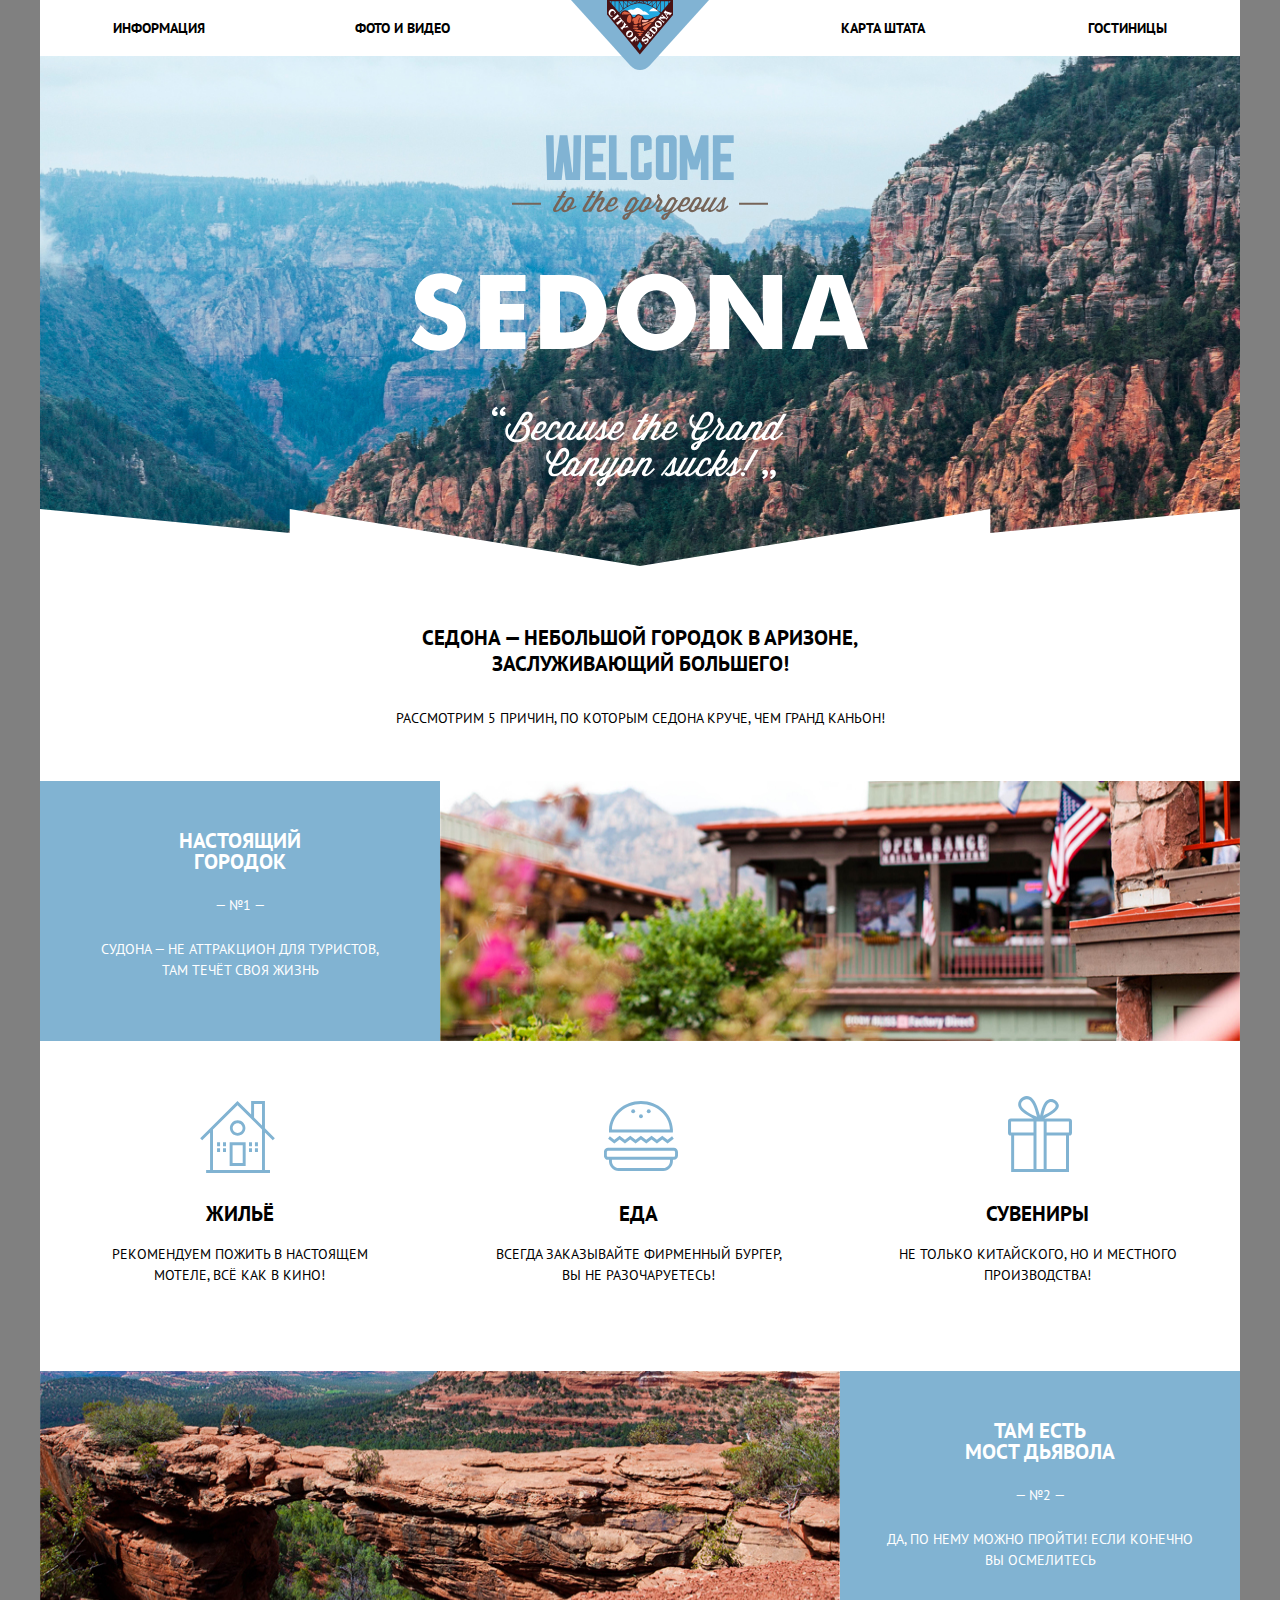
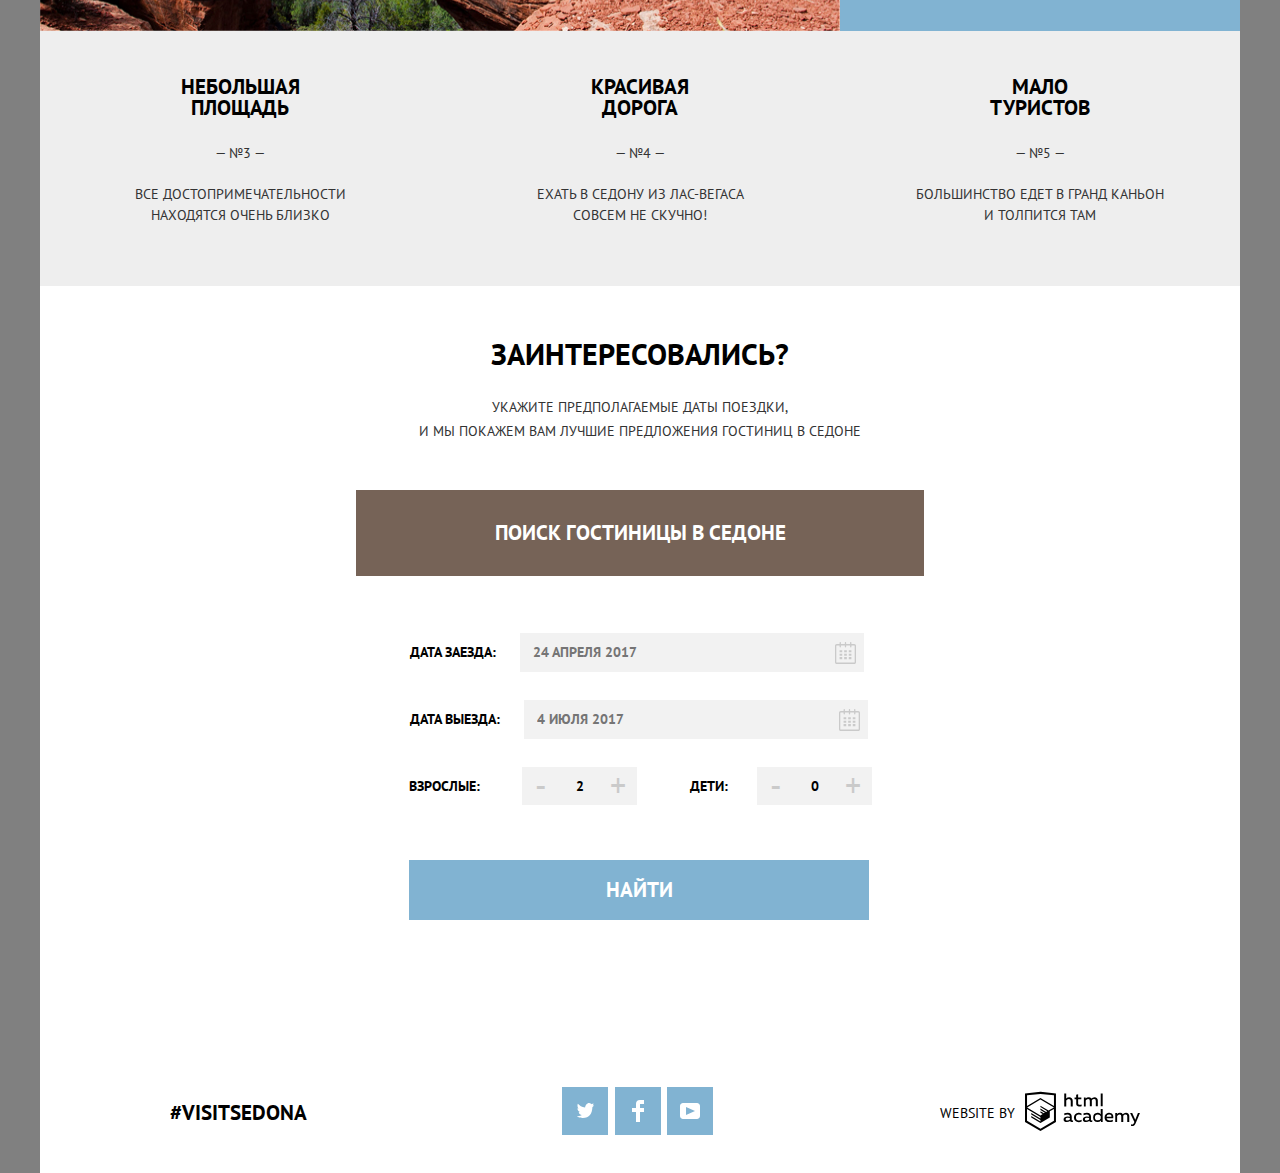
==== commit a657503b: "Защита личного проекта «Седона»" ====
--- a/index.html
+++ b/index.html
@@ -6,6 +6,7 @@
     <link href="https://fonts.googleapis.com/css?family=PT+Sans:400,400i,700,700i&display=swap&subset=cyrillic" rel="stylesheet">
     <link href="css/style.css" rel="stylesheet">
     <link href="css/normalize.css" rel="stylesheet">
+    <script src="js/script.js"></script>
   </head>
   <body>
     <div class="content">
@@ -140,7 +141,7 @@
             и мы покажем вам лучшие предложения гостиниц в седоне</p>
      
       
-            <button class="searc-hotel-button" type="button" name="search">поиск гостиницы в седоне</button>
+            <button class="searc-hotel-button button-close" type="button" name="search">поиск гостиницы в седоне</button>
     </section><!--поиск закончен-->
 <!-- Форма поиска гостиницы-->
       <div class="search-form">
@@ -179,7 +180,7 @@
       </div>
     <!--map-->
        <div class="map">
-         <img class="map-sedona" src="img/map.png" alt="карта">
+         <iframe src="https://www.google.com/maps/embed?pb=!1m18!1m12!1m3!1d46382.71192022408!2d-111.83024384920654!3d34.854373356393666!2m3!1f0!2f0!3f0!3m2!1i1024!2i768!4f13.1!3m3!1m2!1s0x872da132f942b00d%3A0x5548c523fa6c8efd!2z0KHQtdC00L7QvdCwLCDQkNGA0LjQt9C-0L3QsCA4NjMzNiwg0KHQqNCQ!5e1!3m2!1sru!2sru!4v1572812120237!5m2!1sru!2sru" width="1200" height="474" frameborder="0" style="border:0;" allowfullscreen=""></iframe>
        </div>
      </div>  
     </main>
--- a/css/style.css
+++ b/css/style.css
@@ -7,14 +7,13 @@
   border: 0;
   text-transform: uppercase;
   min-width: 1200px;
-  /*min-height: 2762px;*/
+  
 }
 
 .content{
   width: 1200px;
   background-color: #ffffff;
-  /*margin-left: 40px;*/
- margin-left: auto;
+  margin-left: auto;
   margin-right: auto;
 }
 .visually-hidden{
@@ -24,9 +23,17 @@
   background-color: #ffffff;
   margin-bottom: 0;
   width: 1200px;
-  display: flex;
-  flex-direction: column;
-  align-items: center;
+  position: relative;
+  display: -webkit-box;
+  display: -ms-flexbox;
+  display: flex;
+  -webkit-box-orient: vertical;
+  -webkit-box-direction: normal;
+      -ms-flex-direction: column;
+          flex-direction: column;
+  -webkit-box-align: center;
+      -ms-flex-align: center;
+          align-items: center;
   min-height: 56px;
 }
 .main-header-logo{
@@ -37,27 +44,48 @@
   width: 136px;
   height: 66px;
   position: absolute;
-  margin: 0 auto auto auto;
-
+  top: 0;
+  left: 530px;
+  z-index: 10;
+
+ /* margin: 0 auto auto auto;
+*/
 }
 .main-navigation{
   width: 1200px;
   min-height: 56px;
   margin-top: 0;
   background-color: #ffffff;
-  display: flex;
-  flex-wrap: wrap;
-  flex-direction: column;
-  justify-content: space-around;
+  display: -webkit-box;
+  display: -ms-flexbox;
+  display: flex;
+  -ms-flex-wrap: wrap;
+      flex-wrap: wrap;
+  -webkit-box-orient: vertical;
+  -webkit-box-direction: normal;
+      -ms-flex-direction: column;
+          flex-direction: column;
+  -ms-flex-pack: distribute;
+      justify-content: space-around;
   
 }
 
 ul.site-navigation{
-  display: flex;
-  flex-direction: row;
-  justify-content: space-between;
-  align-items: center;
-  flex-wrap: wrap;
+  display: -webkit-box;
+  display: -ms-flexbox;
+  display: flex;
+  -webkit-box-orient: horizontal;
+  -webkit-box-direction: normal;
+      -ms-flex-direction: row;
+          flex-direction: row;
+  -webkit-box-pack: justify;
+      -ms-flex-pack: justify;
+          justify-content: space-between;
+  -webkit-box-align: center;
+      -ms-flex-align: center;
+          align-items: center;
+  -ms-flex-wrap: wrap;
+      flex-wrap: wrap;
 }
 .site-navigation{
 list-style: none;
@@ -67,12 +95,22 @@
 }
 .site-navigation li:nth-child(1),
 .site-navigation li:nth-child(2){
-  display: flex;
-  flex-direction: row;
-  flex-wrap: wrap;
-  justify-content: flex-start;
+  display: -webkit-box;
+  display: -ms-flexbox;
+  display: flex;
+  -webkit-box-orient: horizontal;
+  -webkit-box-direction: normal;
+      -ms-flex-direction: row;
+          flex-direction: row;
+  -ms-flex-wrap: wrap;
+      flex-wrap: wrap;
+  -webkit-box-pack: start;
+      -ms-flex-pack: start;
+          justify-content: flex-start;
   width: 128px;
-  align-items: center;
+  -webkit-box-align: center;
+      -ms-flex-align: center;
+          align-items: center;
 }
 .site-navigation li:nth-child(2){
   margin-right: 105px;
@@ -82,12 +120,22 @@
 }
 .site-navigation li:nth-child(3),
 .site-navigation li:nth-child(4){
-  display: flex;
-  flex-direction: row;
-  flex-wrap: wrap;
-  justify-content: flex-end;
+  display: -webkit-box;
+  display: -ms-flexbox;
+  display: flex;
+  -webkit-box-orient: horizontal;
+  -webkit-box-direction: normal;
+      -ms-flex-direction: row;
+          flex-direction: row;
+  -ms-flex-wrap: wrap;
+      flex-wrap: wrap;
+  -webkit-box-pack: end;
+      -ms-flex-pack: end;
+          justify-content: flex-end;
   width: 128px;
-  align-items: center;
+  -webkit-box-align: center;
+      -ms-flex-align: center;
+          align-items: center;
 }
 .links a{
   font-family: "PT Sans", Arial;
@@ -124,40 +172,59 @@
 }
 .welcome-container{
   height: 725px;
-  display: flex;
-  flex-direction: column;
-  
+  display: -webkit-box;
+  display: -ms-flexbox;
+  display: flex;
+  -webkit-box-orient: vertical;
+  -webkit-box-direction: normal;
+      -ms-flex-direction: column;
+          flex-direction: column;
   background-image: url("../img/background-photo.jpg");
   background-position: top center;
   background-size: 1200px 725px;
-  background-repeat: no-repeat; 
- 
+  background-repeat: no-repeat;  
 }
 img.welcome{
   width: 458px;
   height: 352px;
 }
-
 .welcome-photo{ 
   min-height: 510px;
   background-image: url("../img/intro-mask.svg");
   background-position: center bottom -2px;
   background-size: 1201px 59px;
   background-repeat: no-repeat;
-  display: flex;
-  flex-direction: row;
-  justify-content: center;
-  align-items: center;
+  display: -webkit-box;
+  display: -ms-flexbox;
+  display: flex;
+  -webkit-box-orient: horizontal;
+  -webkit-box-direction: normal;
+      -ms-flex-direction: row;
+          flex-direction: row;
+  -webkit-box-pack: center;
+      -ms-flex-pack: center;
+          justify-content: center;
+  -webkit-box-align: center;
+      -ms-flex-align: center;
+          align-items: center;;
 }
 .info-block{
   min-height: 216px;
   margin-top: 0;
   margin-bottom: 0;
   background-color: #ffffff;
-  display: flex;
-  flex-direction: column;
-  justify-content: space-around;
-  align-items: center;
+  display: -webkit-box;
+  display: -ms-flexbox;
+  display: flex;
+  -webkit-box-orient: vertical;
+  -webkit-box-direction: normal;
+      -ms-flex-direction: column;
+          flex-direction: column;
+  -ms-flex-pack: distribute;
+      justify-content: space-around;
+  -webkit-box-align: center;
+      -ms-flex-align: center;
+          align-items: center;
 }
 .info-block h2{
   display: block;
@@ -182,9 +249,15 @@
   margin-left: auto;
 }
 .advantage-block{
-  display: flex;
-  flex-direction: row;
-  flex-wrap: wrap;
+  display: -webkit-box;
+  display: -ms-flexbox;
+  display: flex;
+  -webkit-box-orient: horizontal;
+  -webkit-box-direction: normal;
+      -ms-flex-direction: row;
+          flex-direction: row;
+  -ms-flex-wrap: wrap;
+      flex-wrap: wrap;
   margin: 0;
   padding: 0;
   list-style: none;
@@ -192,16 +265,30 @@
 .real-city,
 .devil-bridge{
   background-color: #81b3d2;
-  display: flex;
-  flex-direction: row;
+  display: -webkit-box;
+  display: -ms-flexbox;
+  display: flex;
+  -webkit-box-orient: horizontal;
+  -webkit-box-direction: normal;
+      -ms-flex-direction: row;
+          flex-direction: row;
 }
 .real-city-text,
 .devil-bridge-text{
   width: 400px;
-  display: flex;
-  flex-direction: column;
-  justify-content: space-between;
-  align-items: center;
+  display: -webkit-box;
+  display: -ms-flexbox;
+  display: flex;
+  -webkit-box-orient: vertical;
+  -webkit-box-direction: normal;
+      -ms-flex-direction: column;
+          flex-direction: column;
+  -webkit-box-pack: justify;
+      -ms-flex-pack: justify;
+          justify-content: space-between;
+  -webkit-box-align: center;
+      -ms-flex-align: center;
+          align-items: center;
   padding-top: 49px;
   padding-bottom: 60px;
 }
@@ -231,11 +318,21 @@
 .recomendation{
   width: 399px;
   height: 300px;
-  display: flex;
-  flex-direction: column;
-  justify-content: flex-end;
-  align-items: center;
-  flex-wrap: wrap;
+  display: -webkit-box;
+  display: -ms-flexbox;
+  display: flex;
+  -webkit-box-orient: vertical;
+  -webkit-box-direction: normal;
+      -ms-flex-direction: column;
+          flex-direction: column;
+  -webkit-box-pack: end;
+      -ms-flex-pack: end;
+          justify-content: flex-end;
+  -webkit-box-align: center;
+      -ms-flex-align: center;
+          align-items: center;
+  -ms-flex-wrap: wrap;
+      flex-wrap: wrap;
   padding-top: 30px;
   padding-bottom: 0;
 }
@@ -243,19 +340,16 @@
   background-image: url("../img/icon-home.svg");
   background-repeat: no-repeat;
   background-position: 160px 60px;
-
 }
 .advantage-block li:nth-child(3){
   background-image: url("../img/icon-food.svg");
   background-repeat: no-repeat;
   background-position: 165px 60px;
 }
-
 .advantage-block li:nth-child(4){
   background-image: url("../img/icon-souvenir.svg");
   background-repeat: no-repeat;
   background-position: 170px 55px;
-  
 }
 .recomendation img{
   margin-top: 18px;
@@ -310,16 +404,22 @@
   line-height: 21px;
   color: #ffffff;
 }
-
 .advantage-text{
   width: 400px;
   height: 255px;
   background-color: #eeeeee;
-  display: flex;
-  flex-direction: column;
-  justify-content: space-around;
-  align-items: center;
-  
+  display: -webkit-box;
+  display: -ms-flexbox;
+  display: flex;
+  -webkit-box-orient: vertical;
+  -webkit-box-direction: normal;
+      -ms-flex-direction: column;
+          flex-direction: column;
+  -ms-flex-pack: distribute;
+      justify-content: space-around;
+  -webkit-box-align: center;
+      -ms-flex-align: center;
+          align-items: center;  
 }
 .advantage-text h3{
   display: block;
@@ -362,11 +462,21 @@
   margin-top: 0;
   background-image: url("../img/filter background.jpg");
   background-repeat: no-repeat;
-  display: flex;
-  flex-direction: row;
-  justify-content: space-between;
-  align-items: center;
-  flex-wrap: wrap;
+  display: -webkit-box;
+  display: -ms-flexbox;
+  display: flex;
+  -webkit-box-orient: horizontal;
+  -webkit-box-direction: normal;
+      -ms-flex-direction: row;
+          flex-direction: row;
+  -webkit-box-pack: justify;
+      -ms-flex-pack: justify;
+          justify-content: space-between;
+  -webkit-box-align: center;
+      -ms-flex-align: center;
+          align-items: center;
+  -ms-flex-wrap: wrap;
+      flex-wrap: wrap;
   
 }
 .infrostucture{
@@ -378,26 +488,30 @@
   margin-top: 5px;
   margin-left: 70px;
   margin-bottom: 12px;
-  color: #ffffff;
-
-  
+  color: #ffffff; 
 }
 .form-filter fieldset{
   height: 159px;
   border: 0;
   padding: 0;
   margin-top: 3px;
-
-  display: flex;
-  flex-wrap: wrap;
-  flex-direction: column;
-  justify-content: space-between;
+  display: -webkit-box;
+  display: -ms-flexbox;
+  display: flex;
+  -ms-flex-wrap: wrap;
+      flex-wrap: wrap;
+  -webkit-box-orient: vertical;
+  -webkit-box-direction: normal;
+      -ms-flex-direction: column;
+          flex-direction: column;
+  -webkit-box-pack: justify;
+      -ms-flex-pack: justify;
+          justify-content: space-between;
 }
 .infrostucture legend,
 .type-hotel legend{
   font-size: 16px;
   line-height: 21px;
-  
   font-weight: bold;
   margin-top: 0;
   margin-bottom: 8px;
@@ -408,10 +522,19 @@
 }
 .infrostucture p,
 .type-hotel p{
-  display: flex;
-  flex-direction: row;
-  justify-content: flex-start;
-  align-items: center;
+  display: -webkit-box;
+  display: -ms-flexbox;
+  display: flex;
+  -webkit-box-orient: horizontal;
+  -webkit-box-direction: normal;
+      -ms-flex-direction: row;
+          flex-direction: row;
+  -webkit-box-pack: start;
+      -ms-flex-pack: start;
+          justify-content: flex-start;
+  -webkit-box-align: center;
+      -ms-flex-align: center;
+          align-items: center;
   position: relative;
   margin-top: 20px;
   margin-bottom: 0;
@@ -471,11 +594,19 @@
   color: #ffffff;
 }
 .type-hotel p{
-  display: flex;
-  flex-direction: row;
-  justify-content: flex-start;
-  align-items: center;
-
+  display: -webkit-box;
+  display: -ms-flexbox;
+  display: flex;
+  -webkit-box-orient: horizontal;
+  -webkit-box-direction: normal;
+      -ms-flex-direction: row;
+          flex-direction: row;
+  -webkit-box-pack: start;
+      -ms-flex-pack: start;
+          justify-content: flex-start;
+  -webkit-box-align: center;
+      -ms-flex-align: center;
+          align-items: center;
 }
 .type-hotel label{
   padding-left: 45px; 
@@ -489,26 +620,20 @@
   padding-bottom: 5px;
   color: #ffffff;
   text-transform: uppercase;
-
 }
 
 .filter-range-title {
   margin-top: 0;
   margin-bottom: 10px;
-
   font-weight: 600;
   font-size: 16px;
   line-height: 21px;
 }
-
 .price-controls {
   position: relative;
-  
   height: 33px;
   margin-bottom: 20px;
-  
   font-size: 0;
-
   border: 2px solid #ffffff;
   border-radius: 2px;
 }
@@ -523,7 +648,9 @@
   height: 18px;
 
   background: #ffffff;
-  transform: translate(-50%, -50%);
+  -webkit-transform: translate(-50%, -50%);
+      -ms-transform: translate(-50%, -50%);
+          transform: translate(-50%, -50%);
 }
 
 .price-controls label {
@@ -599,7 +726,8 @@
   background: #ababab;
   border: 8px solid #ffffff;
   border-radius: 50%;
-  box-shadow: 0 2px 1px 0 rgba(0, 1, 1, 0.2);
+  -webkit-box-shadow: 0 2px 1px 0 rgba(0, 1, 1, 0.2);
+          box-shadow: 0 2px 1px 0 rgba(0, 1, 1, 0.2);
   cursor: pointer;
 }
 
@@ -651,10 +779,18 @@
 }
 .sorter{
   height: 87px;
-  display: flex;
-  flex-wrap: wrap;
-  flex-direction: row;
-  align-items: center;
+  display: -webkit-box;
+  display: -ms-flexbox;
+  display: flex;
+  -ms-flex-wrap: wrap;
+      flex-wrap: wrap;
+  -webkit-box-orient: horizontal;
+  -webkit-box-direction: normal;
+      -ms-flex-direction: row;
+          flex-direction: row;
+  -webkit-box-align: center;
+      -ms-flex-align: center;
+          align-items: center;
   border-bottom: 1px solid #e5e5e5;
   padding-right: 73px;
   padding-bottom: 0;
@@ -671,11 +807,21 @@
   line-height: 18px; 
 }
 .sorter ul{
-  display: flex;
-  flex-direction: row;
-  flex-wrap: wrap;
-  justify-content: flex-start;
-  align-items: center;
+  display: -webkit-box;
+  display: -ms-flexbox;
+  display: flex;
+  -webkit-box-orient: horizontal;
+  -webkit-box-direction: normal;
+      -ms-flex-direction: row;
+          flex-direction: row;
+  -ms-flex-wrap: wrap;
+      flex-wrap: wrap;
+  -webkit-box-pack: start;
+      -ms-flex-pack: start;
+          justify-content: flex-start;
+  -webkit-box-align: center;
+      -ms-flex-align: center;
+          align-items: center;
   padding: 0;
 }
 .sort-type li{
@@ -689,11 +835,21 @@
   margin-left: 34px;
 }
 .sort-poligon {
-  display: flex;
-  flex-direction: row;
-  flex-wrap: wrap;
-  justify-content: flex-start;
-  align-items: center;
+  display: -webkit-box;
+  display: -ms-flexbox;
+  display: flex;
+  -webkit-box-orient: horizontal;
+  -webkit-box-direction: normal;
+      -ms-flex-direction: row;
+          flex-direction: row;
+  -ms-flex-wrap: wrap;
+      flex-wrap: wrap;
+  -webkit-box-pack: start;
+      -ms-flex-pack: start;
+          justify-content: flex-start;
+  -webkit-box-align: center;
+      -ms-flex-align: center;
+          align-items: center;
   padding: 0;
   margin-left: auto;
 }
@@ -704,17 +860,33 @@
 
 
 .hotels{
-  display: flex;
-  flex-wrap: wrap;
-  flex-direction: column;
+  display: -webkit-box;
+  display: -ms-flexbox;
+  display: flex;
+  -ms-flex-wrap: wrap;
+      flex-wrap: wrap;
+  -webkit-box-orient: vertical;
+  -webkit-box-direction: normal;
+      -ms-flex-direction: column;
+          flex-direction: column;
 }
 .hotel-n{
   min-height: 150px;
-  display: flex;
-  flex-wrap: wrap;
-  flex-direction: row;
-  justify-content: flex-start;
-  align-items: center;
+  display: -webkit-box;
+  display: -ms-flexbox;
+  display: flex;
+  -ms-flex-wrap: wrap;
+      flex-wrap: wrap;
+  -webkit-box-orient: horizontal;
+  -webkit-box-direction: normal;
+      -ms-flex-direction: row;
+          flex-direction: row;
+  -webkit-box-pack: start;
+      -ms-flex-pack: start;
+          justify-content: flex-start;
+  -webkit-box-align: center;
+      -ms-flex-align: center;
+          align-items: center;
   border-bottom: 1px solid #e5e5e5;
 
 }
@@ -727,11 +899,21 @@
 .hotel-info{
   width: 295px;
   height: 92px;
-  display: flex;
-  flex-wrap: wrap;
-  flex-direction: column;
-  justify-content: space-between;
-  align-items: flex-start;
+  display: -webkit-box;
+  display: -ms-flexbox;
+  display: flex;
+  -ms-flex-wrap: wrap;
+      flex-wrap: wrap;
+  -webkit-box-orient: vertical;
+  -webkit-box-direction: normal;
+      -ms-flex-direction: column;
+          flex-direction: column;
+  -webkit-box-pack: justify;
+      -ms-flex-pack: justify;
+          justify-content: space-between;
+  -webkit-box-align: start;
+      -ms-flex-align: start;
+          align-items: flex-start;
   margin-left: 30px;
   margin-bottom: 5px;
   padding-top: 0;
@@ -739,9 +921,16 @@
 }
 .cost-text{
   width: 184px;
-  display: flex;
-  flex-direction: row;
-  justify-content: space-between; 
+  display: -webkit-box;
+  display: -ms-flexbox;
+  display: flex;
+  -webkit-box-orient: horizontal;
+  -webkit-box-direction: normal;
+      -ms-flex-direction: row;
+          flex-direction: row;
+  -webkit-box-pack: justify;
+      -ms-flex-pack: justify;
+          justify-content: space-between; 
   margin-top: -8px;
 }
 .hotels h3{
@@ -795,17 +984,33 @@
   position: relative;
   left: 485px;
   height: 90px;
-  display: flex;
-  flex-direction: column;
-  justify-content: space-between;
-  align-items: flex-end;
+  display: -webkit-box;
+  display: -ms-flexbox;
+  display: flex;
+  -webkit-box-orient: vertical;
+  -webkit-box-direction: normal;
+      -ms-flex-direction: column;
+          flex-direction: column;
+  -webkit-box-pack: justify;
+      -ms-flex-pack: justify;
+          justify-content: space-between;
+  -webkit-box-align: end;
+      -ms-flex-align: end;
+          align-items: flex-end;
   margin-right: 74px;
   margin-bottom: 5px;
 }
 .stars {
-  display: flex;
-  flex-direction: row;
-  justify-content: flex-end;
+  display: -webkit-box;
+  display: -ms-flexbox;
+  display: flex;
+  -webkit-box-orient: horizontal;
+  -webkit-box-direction: normal;
+      -ms-flex-direction: row;
+          flex-direction: row;
+  -webkit-box-pack: end;
+      -ms-flex-pack: end;
+          justify-content: flex-end;
   margin-top: -1px;
 }
 .stars img{
@@ -828,12 +1033,21 @@
 
 }
 .search-intro{
-  display: flex;
-  flex-direction: column;
-  justify-content: space-between;
-  align-items: center;
-  text-align: center;
-  min-height: 290px;
+  display: -webkit-box;
+  display: -ms-flexbox;
+  display: flex;
+  -webkit-box-orient: vertical;
+  -webkit-box-direction: normal;
+      -ms-flex-direction: column;
+          flex-direction: column;
+  -webkit-box-pack: justify;
+      -ms-flex-pack: justify;
+          justify-content: space-between;
+  -webkit-box-align: center;
+      -ms-flex-align: center;
+          align-items: center;
+  text-align: center;
+  height: 290px;
   position: relative;
 }
 .search-intro h3{
@@ -876,18 +1090,27 @@
 .modal-show {
   display: block;
 }
-
+/* Форма поиска гостинницы */
 .search-form{
   position: absolute;
   width: 568px;
   height: 395px; 
   left: 50%;
   margin-left: -284px;
-  display: flex;
-  flex-direction: column;
+  display: -webkit-box;
+  display: -ms-flexbox;
+  display: flex;
+  -webkit-box-orient: vertical;
+  -webkit-box-direction: normal;
+      -ms-flex-direction: column;
+          flex-direction: column;
   background-color: #ffffff;
-  align-items: center;
-  flex-wrap: wrap; 
+  -webkit-box-align: center;
+      -ms-flex-align: center;
+          align-items: center;
+  -ms-flex-wrap: wrap;
+      flex-wrap: wrap;
+
 }
 .search-hotel {
   width: 482px;
@@ -895,12 +1118,12 @@
   margin: auto auto;
   padding: 0;
   background-color: #ffffff;
-  display: flex;
-  flex-wrap: wrap;
-  
-
-}
-
+  display: -webkit-box;
+  display: -ms-flexbox;
+  display: flex;
+  -ms-flex-wrap: wrap;
+      flex-wrap: wrap;
+}
 
 .search-hotel label{
   font: inherit;
@@ -911,8 +1134,8 @@
   margin-left: 0;
   margin-right: 20px;
 }
+
 .search-hotel input{
-
   width: 329px;
   min-height: 37px;
   font: inherit;
@@ -1030,14 +1253,17 @@
 }
 
 
-input[type="text"]:hover{
+.date-in input[type="text"]:hover,
+.date-out input[type="text"]:hover{
   background-color: #ebebeb;
 }
 
-input[type="text"]:focus {
-     background-color: #ffffff; /* Цвет фона */
-     border: 2px solid #e5e5e5; /* Параметры рамки */
-}
+.date-in input[type="text"]:focus,
+.date-out input[type="text"]:focus {
+     background-color: #ffffff; 
+     border: 2px solid #e5e5e5; 
+}
+
 .old input[type="text"],
 .kids input[type="text"]{
   width: 115px;
@@ -1098,7 +1324,8 @@
   line-height: 18px;
   text-align: left;
   color: #bcbcbc;
-  text-decoration-style: dotted; 
+  -webkit-text-decoration-style: dotted;
+          text-decoration-style: dotted;  
 }
 .sort-type a:hover{
   color: #81b3d2;
@@ -1137,10 +1364,19 @@
   width: 1200px;
   height: 120px;
   background-color: #ffffff;
-  display: flex;
-  flex-direction: row;
-  justify-content: space-between;
-  align-items: center;
+  display: -webkit-box;
+  display: -ms-flexbox;
+  display: flex;
+  -webkit-box-orient: horizontal;
+  -webkit-box-direction: normal;
+      -ms-flex-direction: row;
+          flex-direction: row;
+  -webkit-box-pack: justify;
+      -ms-flex-pack: justify;
+          justify-content: space-between;
+  -webkit-box-align: center;
+      -ms-flex-align: center;
+          align-items: center;
   margin-top: 0;
   margin-right: auto;
   margin-left: auto;
@@ -1163,18 +1399,29 @@
   margin-right: auto;
 }
 .footer-social ul{
-  display: flex;
-  flex-wrap: wrap;
-  justify-content: space-between;
+  display: -webkit-box;
+  display: -ms-flexbox;
+  display: flex;
+  -ms-flex-wrap: wrap;
+      flex-wrap: wrap;
+  -webkit-box-pack: justify;
+      -ms-flex-pack: justify;
+          justify-content: space-between;
   width: 151px;
   list-style: none;
   padding-left: 11px;
   margin-bottom: 25px;
 }
 .social-button{
-  display: flex;
-  align-items: center;
-  justify-content: center;
+  display: -webkit-box;
+  display: -ms-flexbox;
+  display: flex;
+  -webkit-box-align: center;
+      -ms-flex-align: center;
+          align-items: center;
+  -webkit-box-pack: center;
+      -ms-flex-pack: center;
+          justify-content: center;
   width: 46px;
   height: 48px;
   background-color: #81b3d2;
@@ -1192,17 +1439,23 @@
   background-color: #5496BD; 
 }
 .academy{
-  display: flex;
-  flex-direction: row;
-  justify-content: space-between;
-  align-items: center;
-  
-  
-}
-.academy{
+  display: -webkit-box;
+  display: -ms-flexbox;
+  display: flex;
+  -webkit-box-orient: horizontal;
+  -webkit-box-direction: normal;
+      -ms-flex-direction: row;
+          flex-direction: row;
+  -webkit-box-pack: justify;
+      -ms-flex-pack: justify;
+          justify-content: space-between;
+  -webkit-box-align: center;
+      -ms-flex-align: center;
+          align-items: center;
   margin-left: auto;
-  margin-right: 100px;
-}
+  margin-right: 100px;  
+}
+
 .academy p{
   font-size: 14px;
   line-height: 26px;
@@ -1220,14 +1473,3 @@
 }
 
 
-/* ----- Сеточные стили ----- */
-/*body{
-  background-image: url("../img/sedona-hotels.jpg");
-  background-repeat: no-repeat;
-  opacity: 0.3;
-  border: 1px;
-  border-color: red;
-  margin-left: 40;
-  margin-right: auto;
-}
-*/
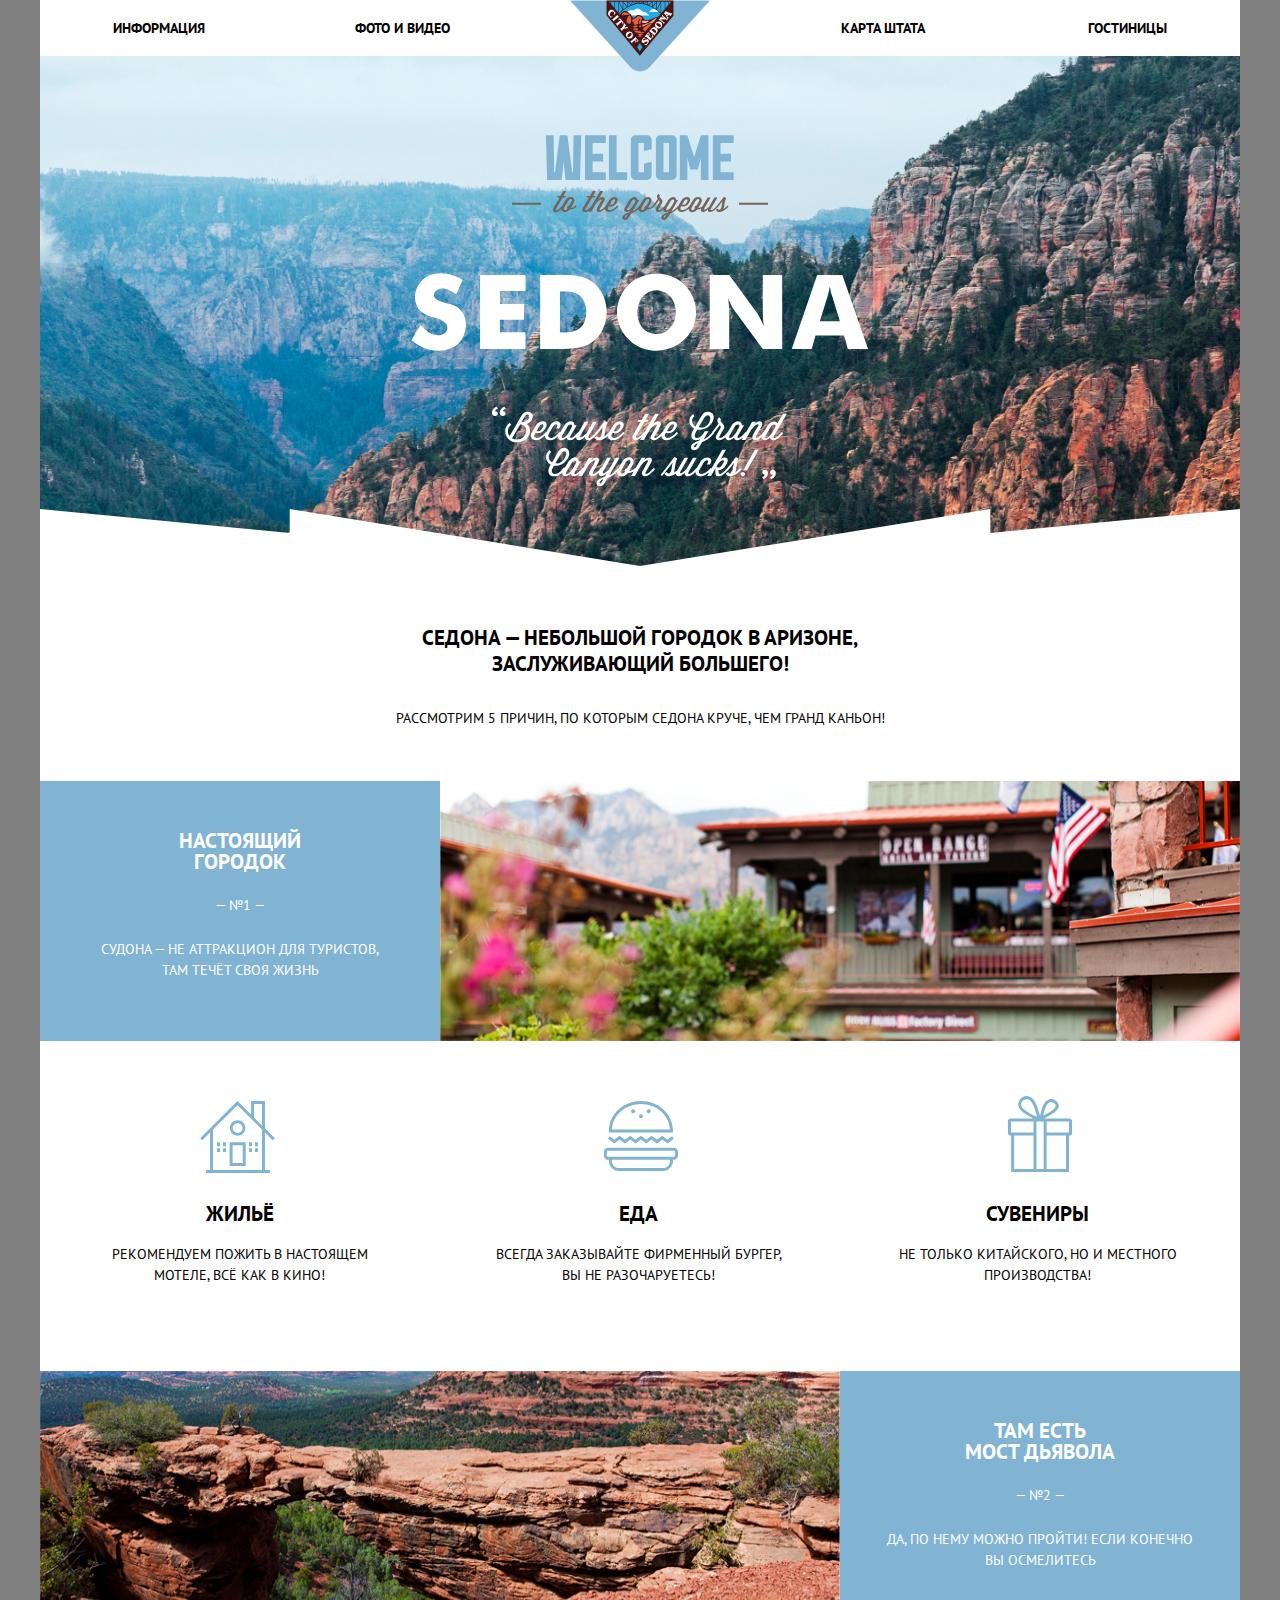
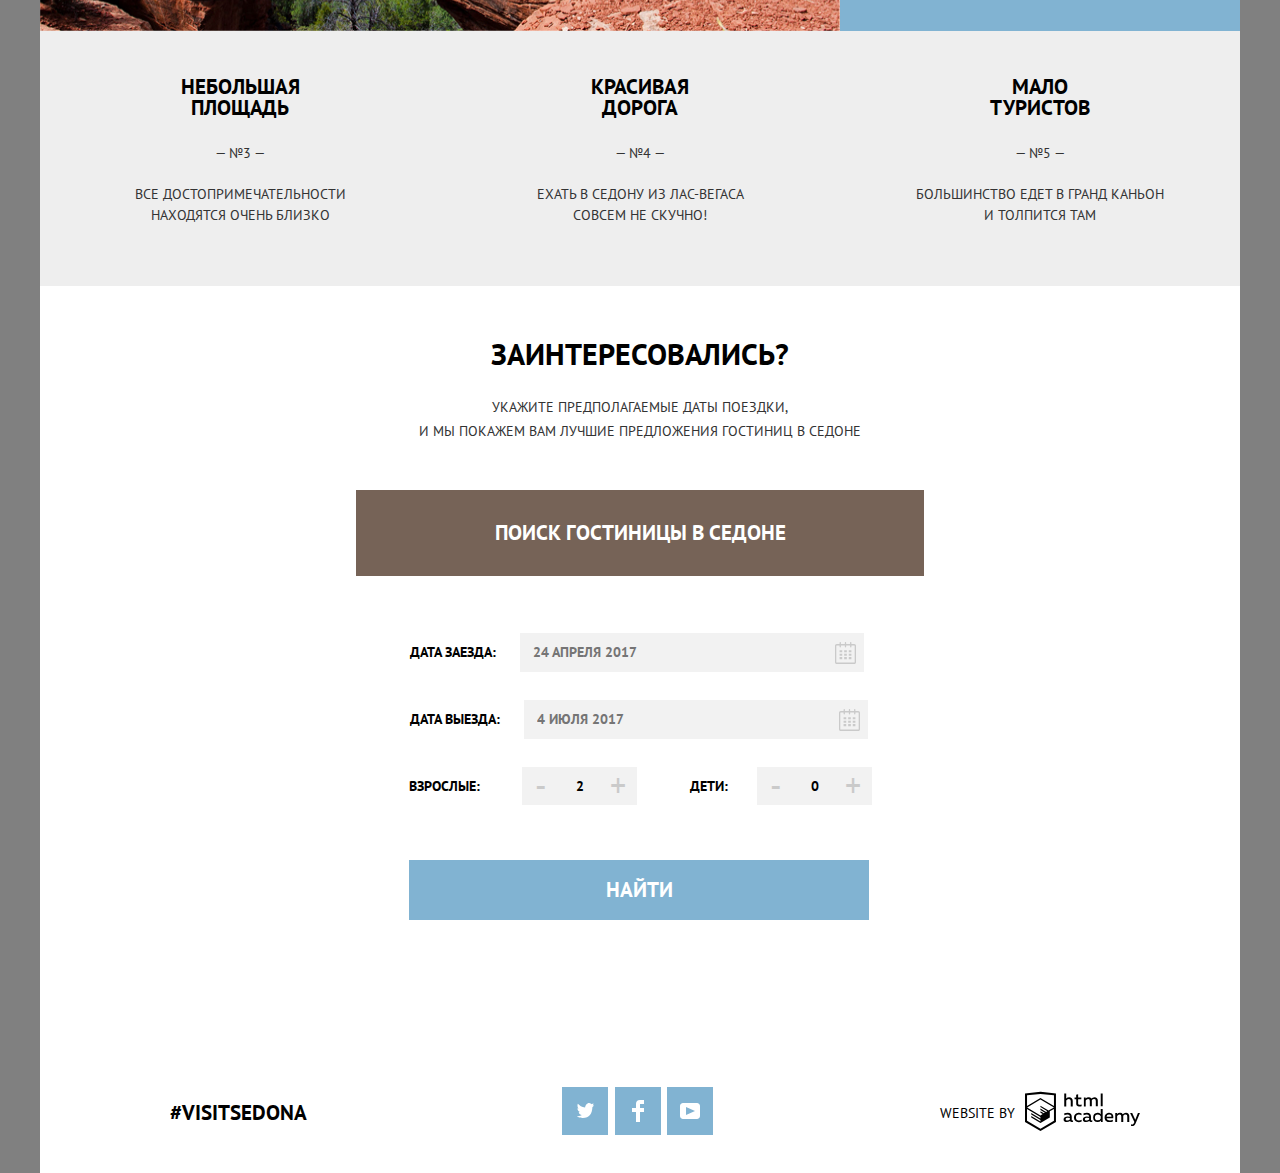
==== commit 0d0e3b97: "Защита личного проекта «Седона»" ====
--- a/index.html
+++ b/index.html
@@ -13,8 +13,7 @@
     <!--Header-->
          <header class="main-header">
            <div class="logo">
-             <img class="main-header-logo" id="logo-sedona" src="img/logo-sedona.svg"
-       alt="Логотип Седона">
+             <img class="main-header-logo" id="logo-sedona" src="img/logo-sedona.svg" width="140px" height="72px" alt="Логотип Седона">
            </div>
       
            <nav class="main-navigation">
@@ -36,7 +35,7 @@
       <section class="welcome-sedona">
         <div class="welcome-container">
             <div class="welcome-photo">
-              <img class="welcome" src="img/intro-welcome.svg" alt="welcome to sedona">
+              <img class="welcome" src="img/intro-welcome.svg" width="458px" height="352px" alt="welcome to sedona">
             </div>
             <div class="info-block">
               <h2>Седона <span>&mdash;</span> небольшой городок в аризоне,
@@ -64,7 +63,7 @@
                там течёт своя жизнь
                </p>
              </div>
-             <img src="img/street-photo.jpg" alt="Фото горда">
+             <img src="img/street-photo.jpg" width="800px" height="260px" alt="Фото горда">
            </li>
       
            <li class="recomendation">
@@ -96,7 +95,7 @@
            <li class="devil-bridge">
              
              	
-             		<img src="img/devil-bridge-photo.jpg" alt="мост дьявола">
+             		<img src="img/devil-bridge-photo.jpg" width="800px" height="260px" alt="мост дьявола">
              	<div class="devil-bridge-text">
                 <h3>там есть<br> мост дьявола</h3>
                 <span>&mdash; №2 &mdash;</span>
@@ -180,7 +179,7 @@
       </div>
     <!--map-->
        <div class="map">
-         <iframe src="https://www.google.com/maps/embed?pb=!1m18!1m12!1m3!1d46382.71192022408!2d-111.83024384920654!3d34.854373356393666!2m3!1f0!2f0!3f0!3m2!1i1024!2i768!4f13.1!3m3!1m2!1s0x872da132f942b00d%3A0x5548c523fa6c8efd!2z0KHQtdC00L7QvdCwLCDQkNGA0LjQt9C-0L3QsCA4NjMzNiwg0KHQqNCQ!5e1!3m2!1sru!2sru!4v1572812120237!5m2!1sru!2sru" width="1200" height="474" frameborder="0" style="border:0;" allowfullscreen=""></iframe>
+         <iframe src="https://www.google.com/maps/embed?pb=!1m18!1m12!1m3!1d46382.71192022408!2d-111.83024384920654!3d34.854373356393666!2m3!1f0!2f0!3f0!3m2!1i1024!2i768!4f13.1!3m3!1m2!1s0x872da132f942b00d%3A0x5548c523fa6c8efd!2z0KHQtdC00L7QvdCwLCDQkNGA0LjQt9C-0L3QsCA4NjMzNiwg0KHQqNCQ!5e1!3m2!1sru!2sru!4v1572812120237!5m2!1sru!2sru" width="1200" height="474" style="border:0;" allowfullscreen=""></iframe>
        </div>
      </div>  
     </main>
--- a/css/style.css
+++ b/css/style.css
@@ -36,13 +36,13 @@
           align-items: center;
   min-height: 56px;
 }
-.main-header-logo{
+/*.main-header-logo{
   width: 140px;
-  height: 70px;
-}
+  height: 72px;
+}*/
 .logo{
-  width: 136px;
-  height: 66px;
+  width: 140px;
+  height: 72px;
   position: absolute;
   top: 0;
   left: 530px;
@@ -184,10 +184,10 @@
   background-size: 1200px 725px;
   background-repeat: no-repeat;  
 }
-img.welcome{
+/*img.welcome{
   width: 458px;
   height: 352px;
-}
+}*/
 .welcome-photo{ 
   min-height: 510px;
   background-image: url("../img/intro-mask.svg");
@@ -311,10 +311,10 @@
   color: #ffffff;
   margin: 0;
 }
-.real-city img{
+/*.real-city img{
   width: 800px;
   height: 260px;
-}
+}*/
 .recomendation{
   width: 399px;
   height: 300px;
@@ -372,10 +372,10 @@
   margin-top: 0;
   margin-bottom: 85px;
 }
-.devil-bridge img{
+/*.devil-bridge img{
   width: 800px;
   height: 260px;
-}
+}*/
 .devil-bridge-text h3{
   display: block;
   width: 157px;
@@ -891,8 +891,7 @@
 
 }
 .hotel-n img{
-  width: 135px;
-  height: 90px;
+  
   margin-left: 72px;
   margin-bottom: 5px;
 }
@@ -1014,8 +1013,7 @@
   margin-top: -1px;
 }
 .stars img{
-  width: 18px;
-  height: 17px;
+  
   margin-left: 6px;
 }
 .rating{
